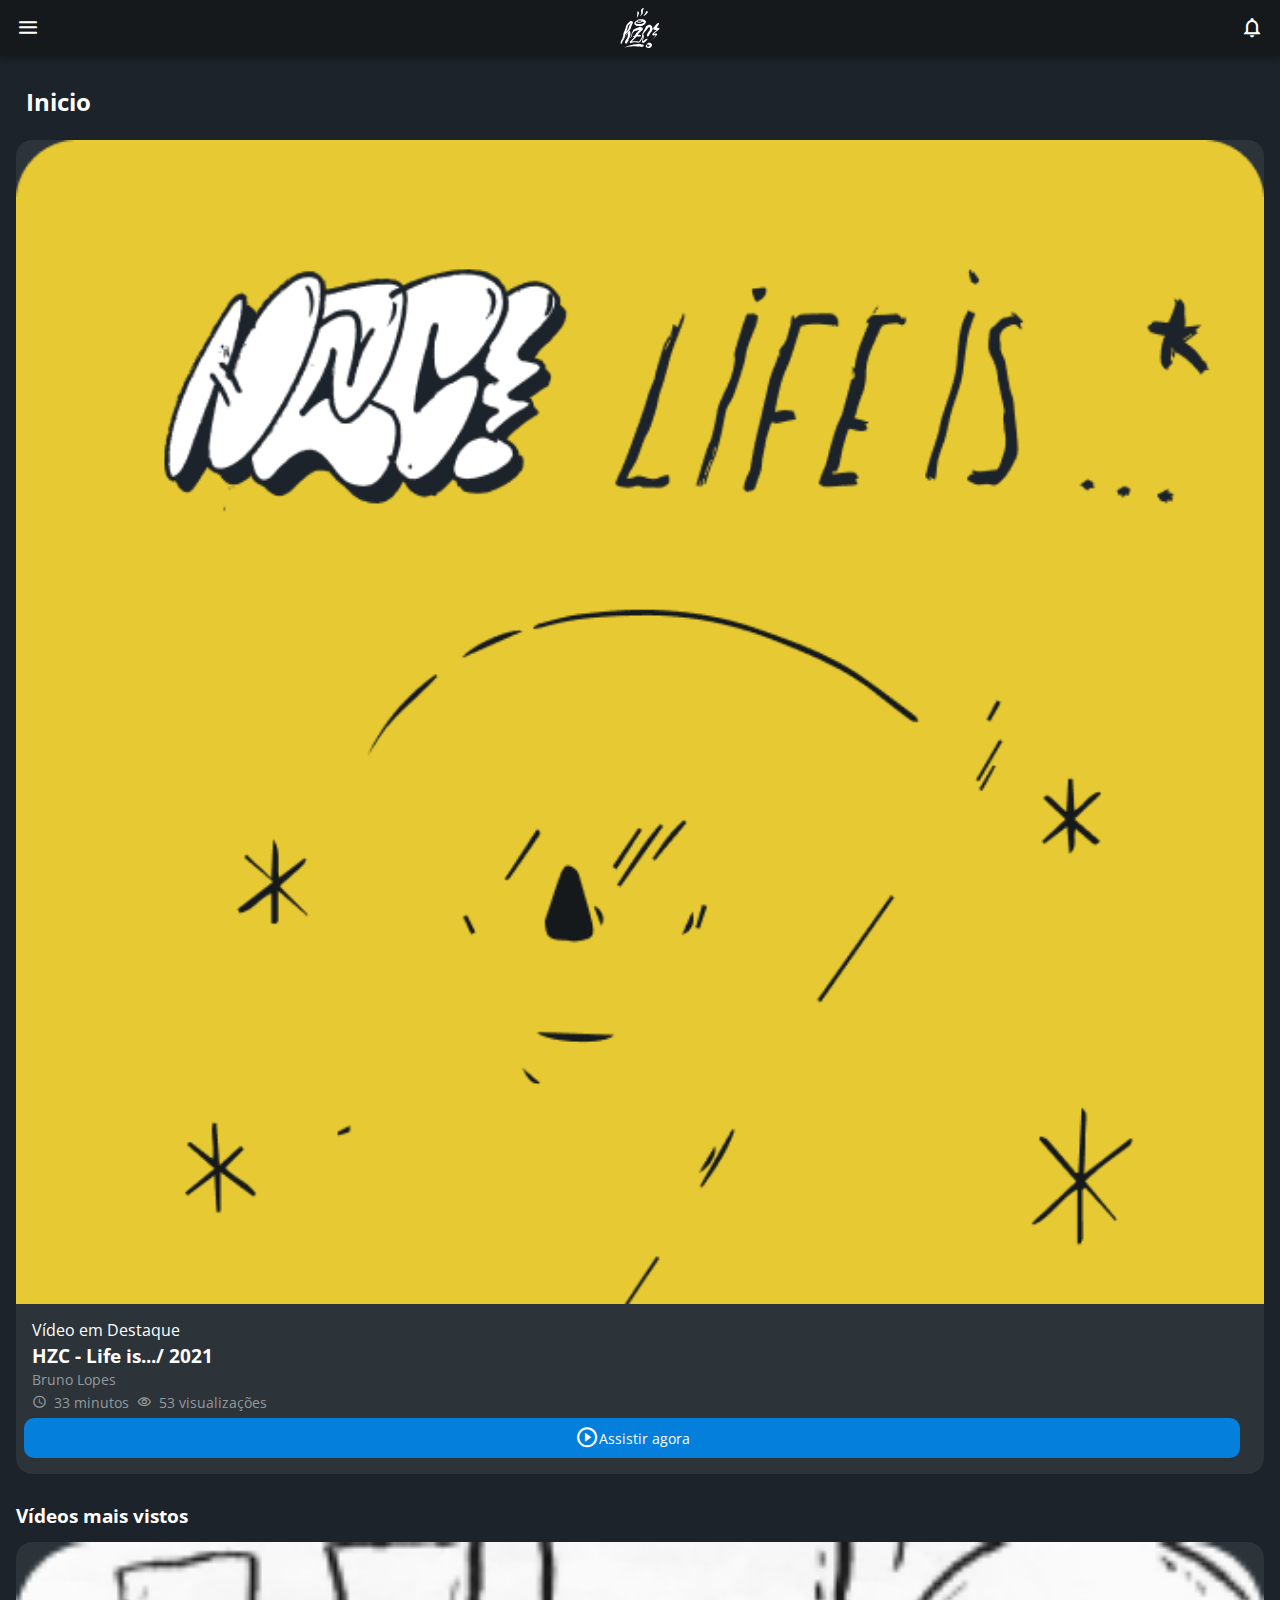
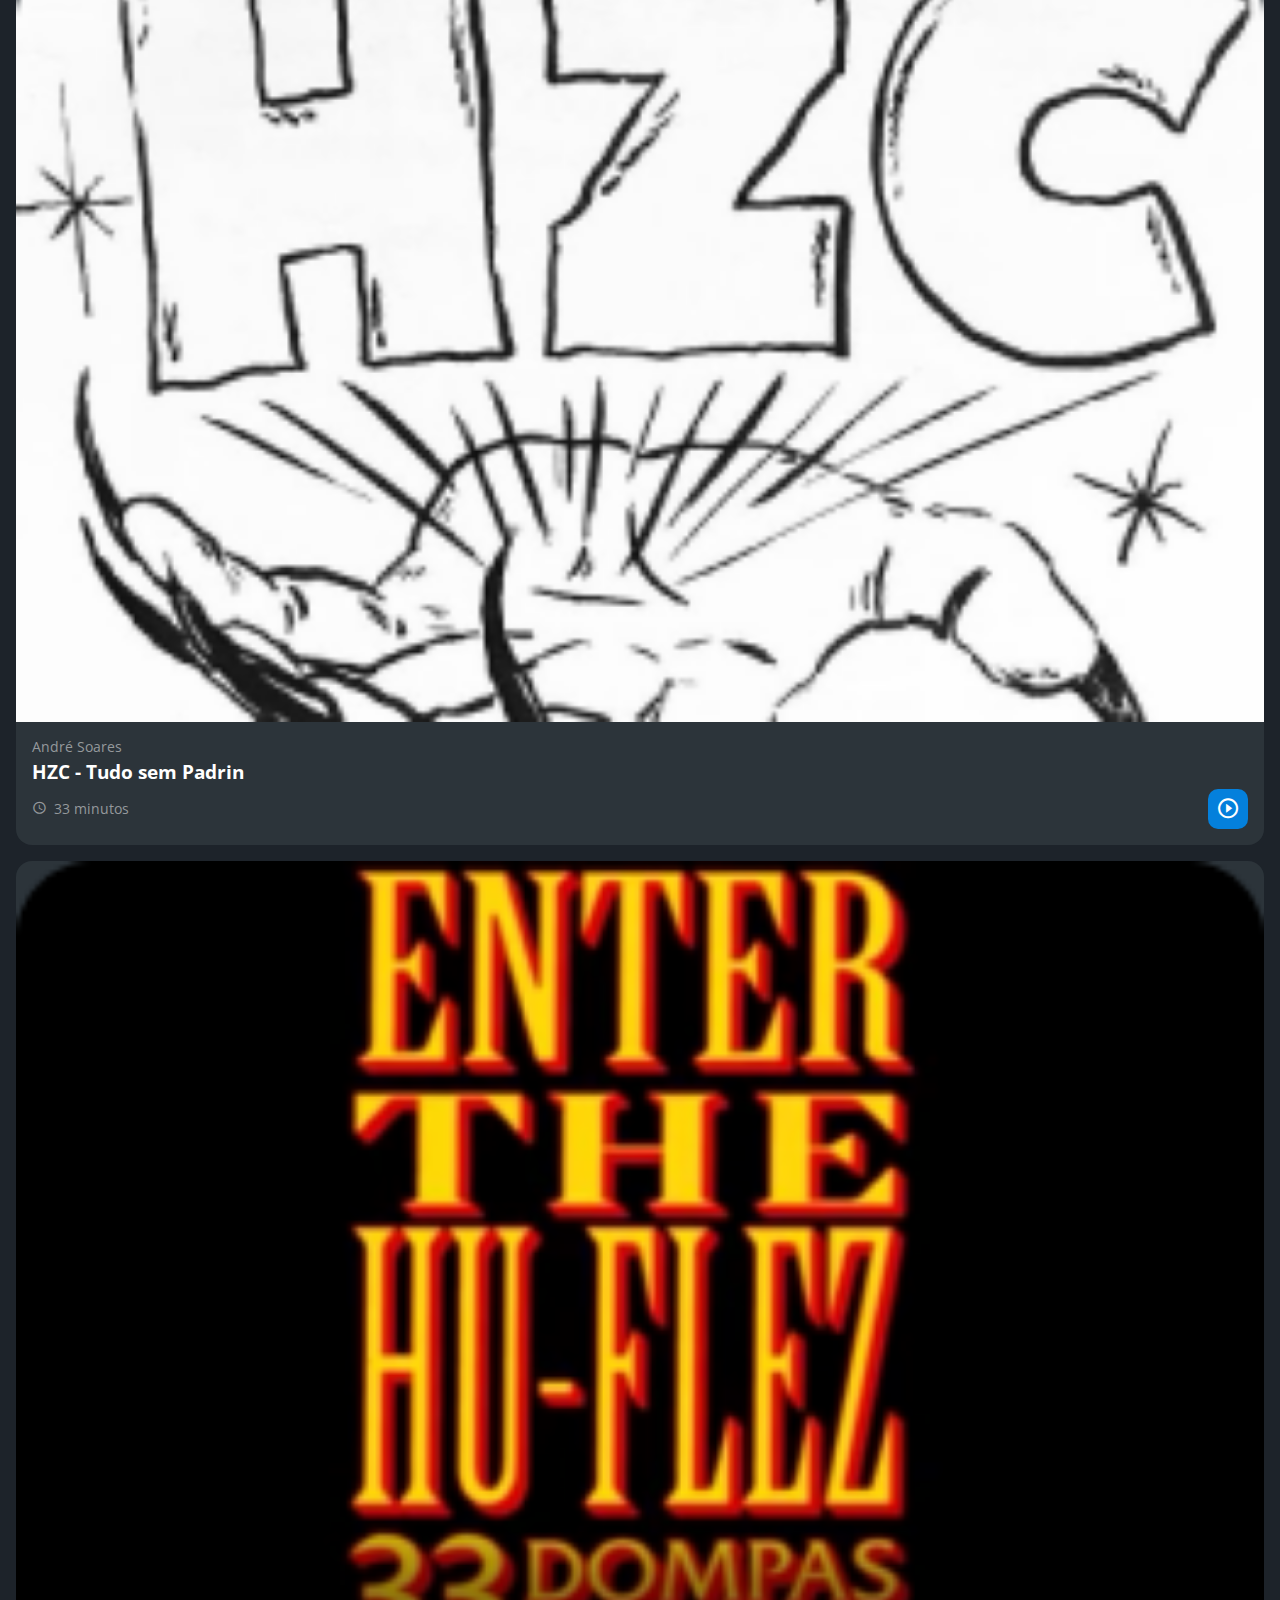
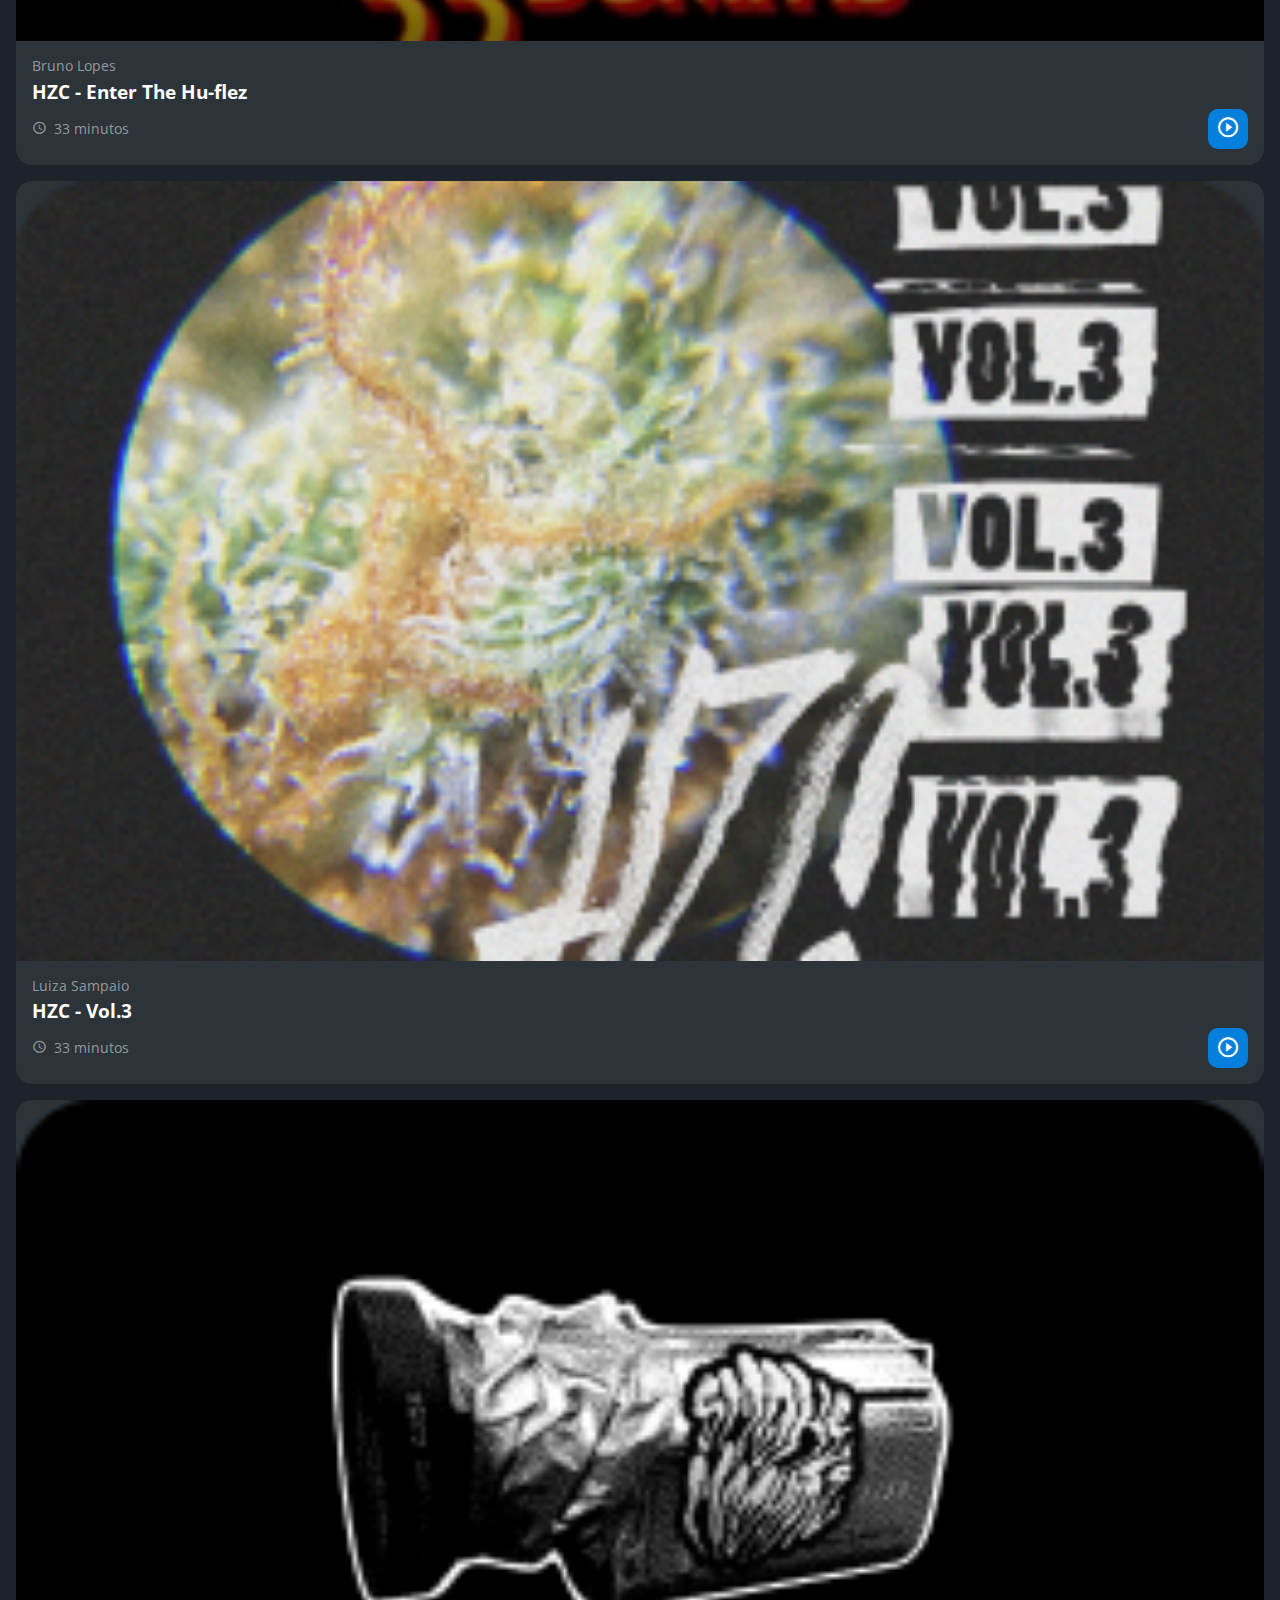
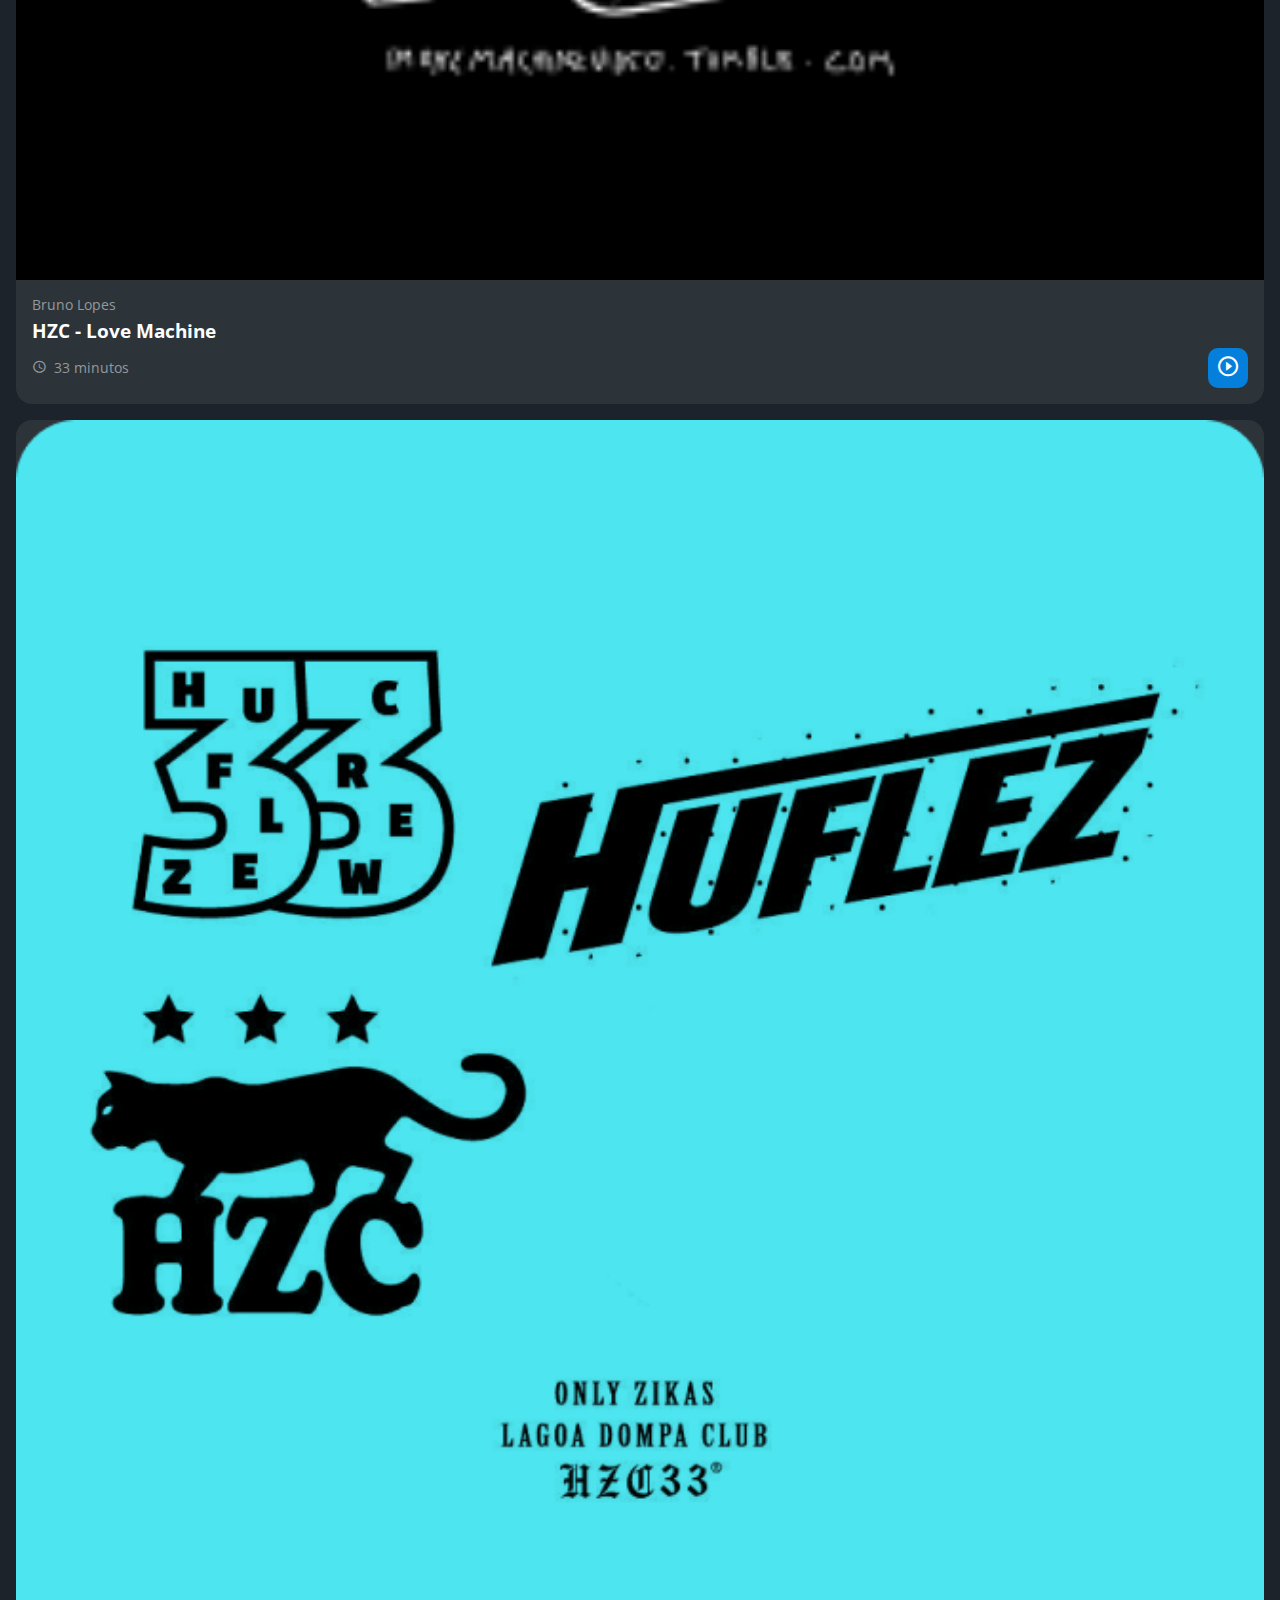
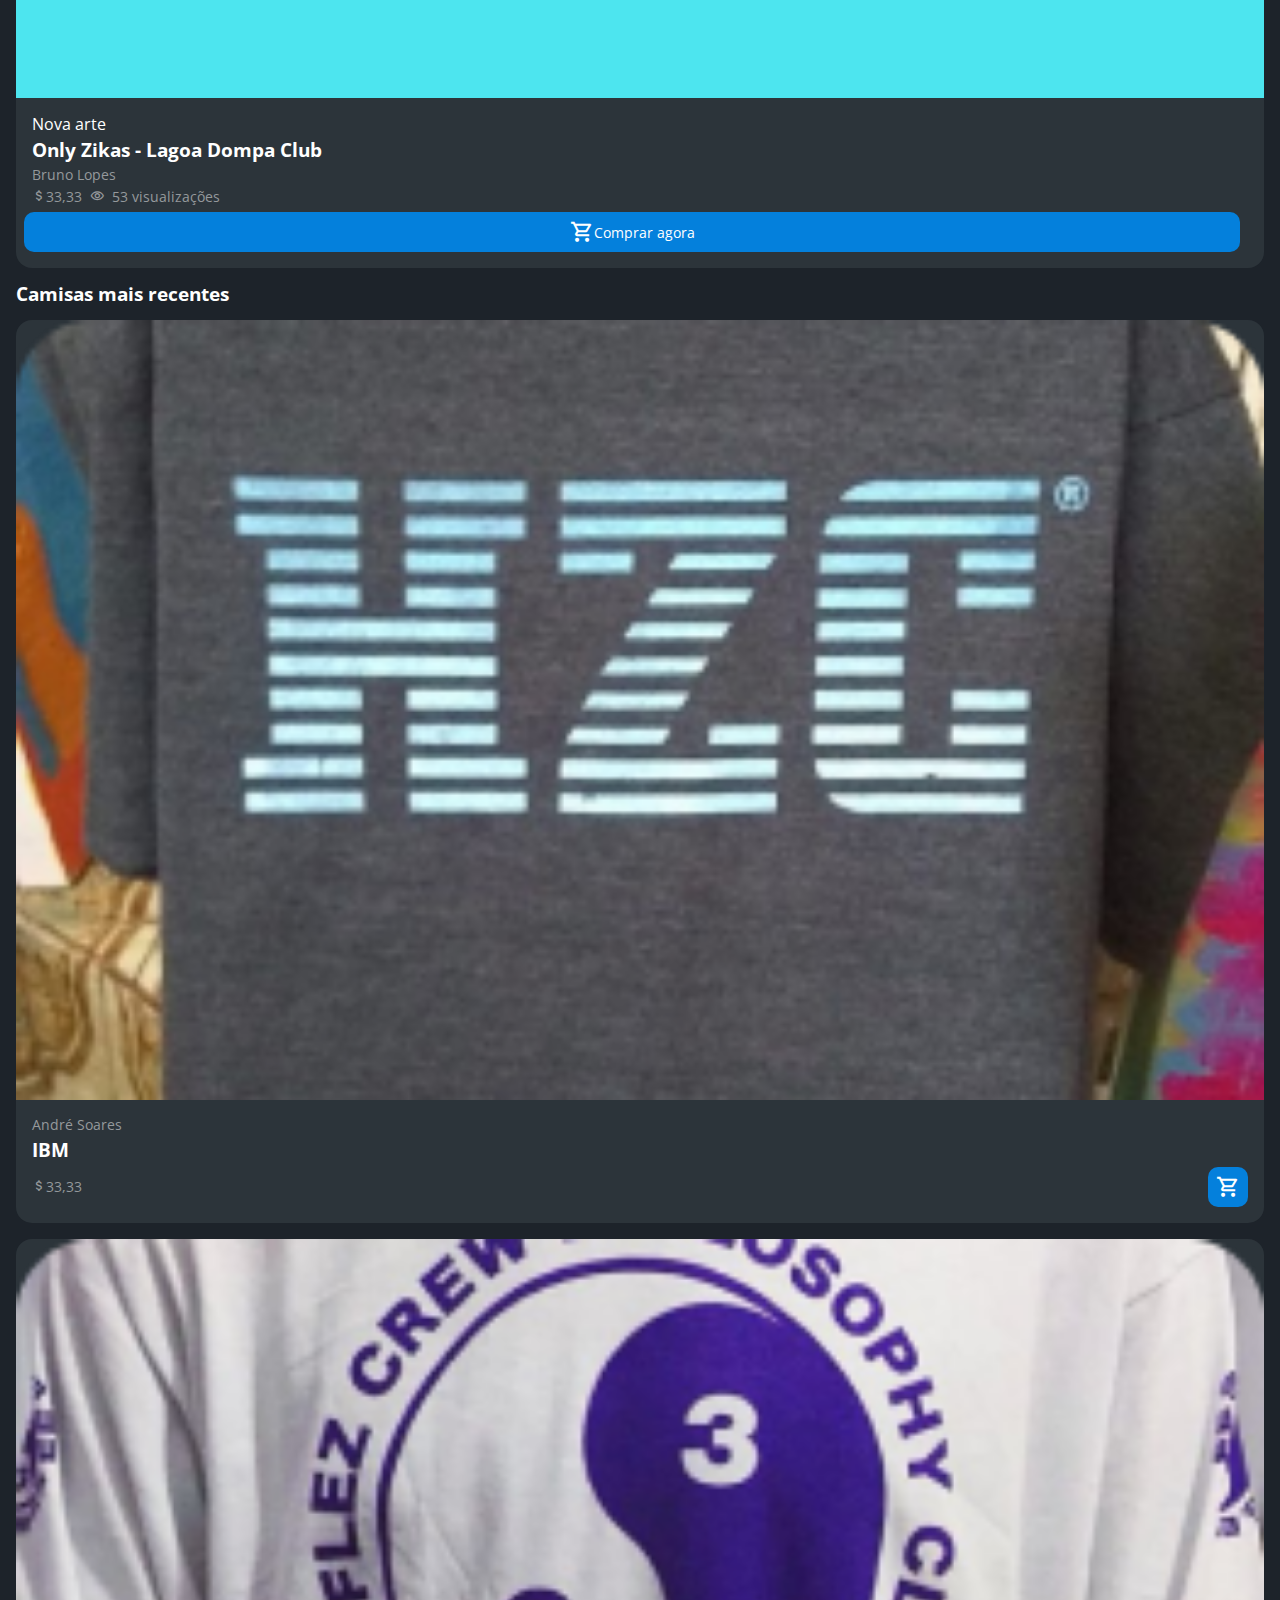
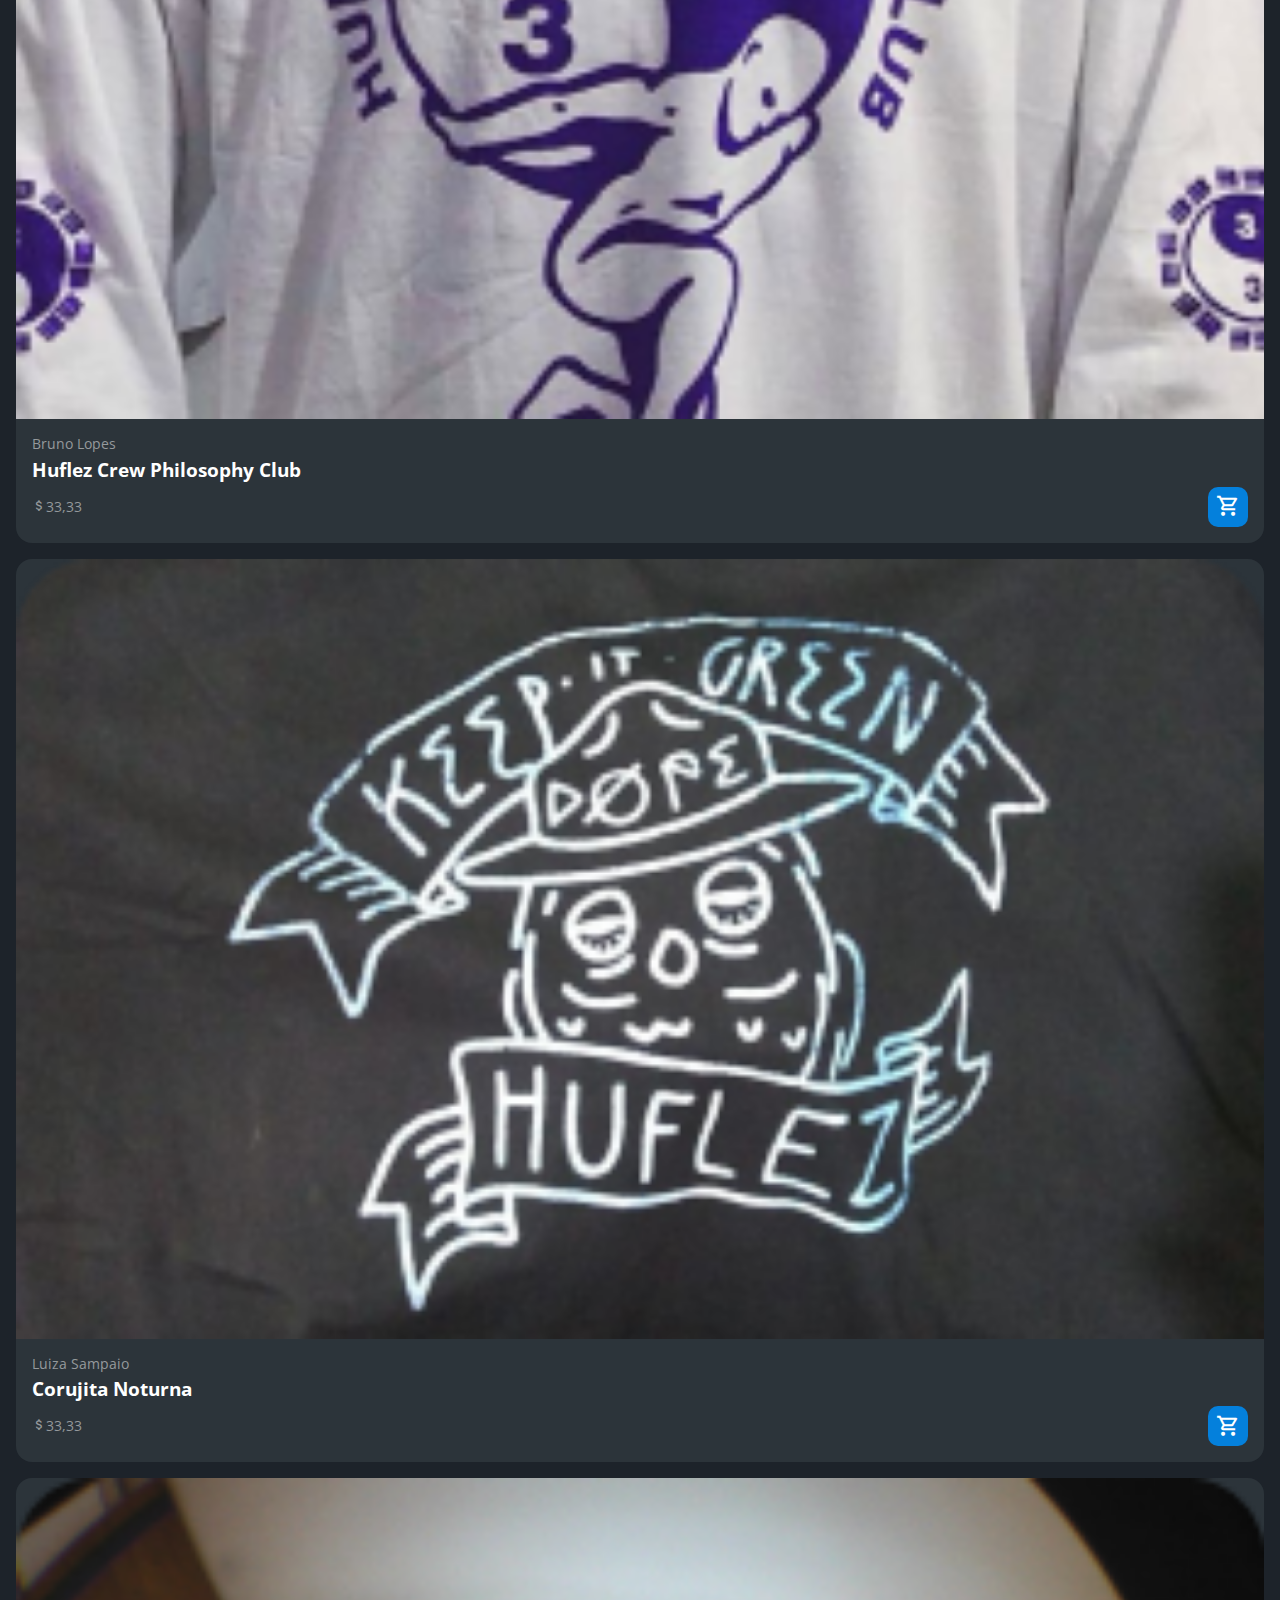
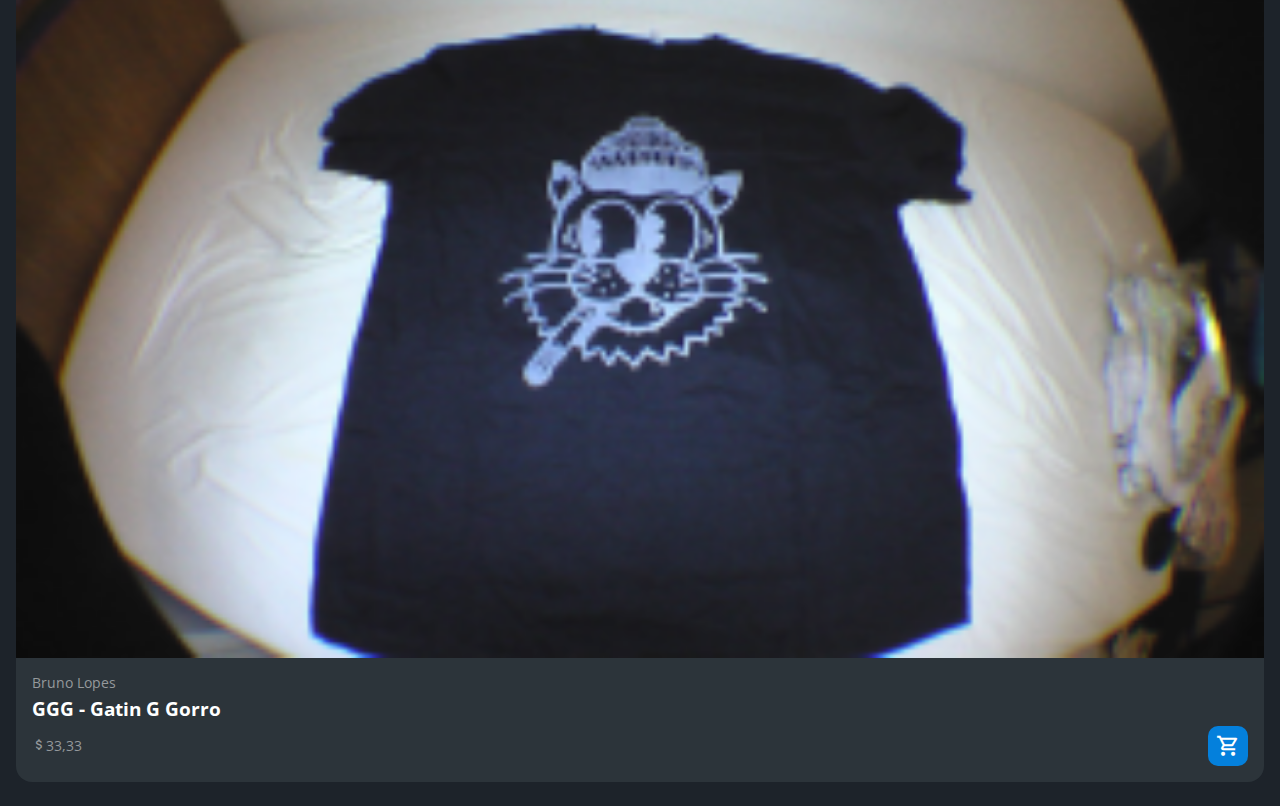
==== index.html @ e7231dc2 "Criação da página Picos" ====
<!DOCTYPE html>
<html lang="pt-br">
<head>
  <meta charset="UTF-8">
  <meta http-equiv="X-UA-Compatible" content="IE=edge">
  <meta name="viewport" content="width=device-width, initial-scale=1.0">
  <link rel="stylesheet" href="assets/css/reset.css">
  <link rel="stylesheet" href="assets/css/style.css">
  <link rel="shortcut icon" href="assets/img/logo.svg">
  <title>HZC | Home</title>
</head>

<body>

  <header class="cabecalho">
    <button class="cabecalho__menu" aria-label="Menu"><i></i></button>
    <img src="assets/img/logo.svg" alt="Logotipo HZC" class="cabecalho__logo">
    <button class="cabecalho__notificacao" aria-label="Notificação"><i></i></button>
  </header> 

  <nav class="menu-lateral">
    <img src="assets/img/logo.svg" alt="Logotipo da HZC" class="menu-lateral__logo">
    <a href="#" class="menu-lateral__link menu-lateral__link--inicio menu-lateral__link--ativo">Inicio</a>
    <a href="#" class="menu-lateral__link menu-lateral__link--videos">Vídeos</a>
    <a href="picos.html" class="menu-lateral__link menu-lateral__link--picos">Picos</a>
    <a href="#" class="menu-lateral__link menu-lateral__link--integrantes">Integrantes</a>
    <a href="#" class="menu-lateral__link menu-lateral__link--camisas">Camisas</a>
    <a href="#" class="menu-lateral__link menu-lateral__link--pinturas">Pinturas</a>
  </nav>

  <main class="principal">
    <h2 class="titulo-pagina">Inicio</h2>
      <article class="cartao cartao--destaque">
        <img src="assets/img/banner-mobile_1.png" alt="Banner do Cartão" class="cartao__img">
          <div class="cartao__conteudo">
            <p class="cartao__destaque">Vídeo em Destaque</p>
            <h3 class="cartao__titulo">HZC - Life is.../ 2021</h3>
            <p class="cartao__perfil">Bruno Lopes</p>
            <p class="cartao__info cartao__info--tempo">33 minutos</p>
            <p class="cartao__info cartao__info--visualizacao">53 visualizações</p>
            <button class="cartao__botao cartao__botao--play cartao__botao--destaque">Assistir agora</button>
          </div>
      </article>

      <section class="secao">
        <h3 class="titulo-secao">Vídeos mais vistos</h3>
          <article class="cartao">
            <img src="assets/img/video_1.png" alt="Video" class="cartao__img">
              <div class="cartao__conteudo">
                <p class="cartao__perfil">André Soares</p>
                <h3 class="cartao__titulo">HZC - Tudo sem Padrin</h3>
                <p class="cartao__info cartao__info--tempo">33 minutos</p>
                <button class="cartao__botao cartao__botao--play" aria-label="Assistir agora"></button>
              </div>
          </article>

          <article class="cartao">
            <img src="assets/img/video_2.png" alt="Video" class="cartao__img">
              <div class="cartao__conteudo">
                <p class="cartao__perfil">Bruno Lopes</p>
                <h3 class="cartao__titulo">HZC -  Enter The Hu-flez</h3>
                <p class="cartao__info cartao__info--tempo">33 minutos</p>
                <button class="cartao__botao cartao__botao--play" aria-label="Assistir agora"></button>
              </div>
          </article>

          <article class="cartao">
            <img src="assets/img/video_3.png" alt="Video" class="cartao__img">
              <div class="cartao__conteudo">
                <p class="cartao__perfil">Luiza Sampaio</p>
                <h3 class="cartao__titulo">HZC - Vol.3</h3>
                <p class="cartao__info cartao__info--tempo">33 minutos</p>
                <button class="cartao__botao cartao__botao--play" aria-label="Assistir agora"></button>
              </div>
          </article>

          <article class="cartao">
            <img src="assets/img/video_4.png" alt="Video" class="cartao__img">
              <div class="cartao__conteudo">
                <p class="cartao__perfil">Bruno Lopes</p>
                <h3 class="cartao__titulo">HZC - Love Machine</h3>
                <p class="cartao__info cartao__info--tempo">33 minutos</p>
                <button class="cartao__botao cartao__botao--play" aria-label="Assistir agora"></button>
              </div>
          </article>
      </section>

          <article class="cartao">
            <img src="assets/img/banner-mobile_2.png" alt="Banner do Cartão" class="cartao__img">
              <div class="cartao__conteudo">
                <p class="cartao__destaque">Nova arte</p>
                <h3 class="cartao__titulo">Only Zikas - Lagoa Dompa Club</h3>
                <p class="cartao__perfil">Bruno Lopes</p>
                <p class="cartao__info cartao__info--money">33,33</p>
                <p class="cartao__info cartao__info--visualizacao">53 visualizações</p>
                <button class="cartao__botao cartao__botao--buy cartao__botao--destaque">Comprar agora</button>
              </div>
          </article>

      <section class="secao">
        <h3 class="titulo-secao">Camisas mais recentes</h3>
          <article class="cartao">
            <img src="assets/img/produto_1.png" alt="Camisas" class="cartao__img">
              <div class="cartao__conteudo">
                <p class="cartao__perfil">André Soares</p>
                <h3 class="cartao__titulo">IBM</h3>
                <p class="cartao__info cartao__info--money">33,33</p>
                <button class="cartao__botao cartao__botao--buy" aria-label="Comprar"></button>
              </div>
          </article>

          <article class="cartao">
            <img src="assets/img/produto_2.png" alt="Camisas" class="cartao__img">
              <div class="cartao__conteudo">
                <p class="cartao__perfil">Bruno Lopes</p>
                <h3 class="cartao__titulo">Huflez Crew Philosophy Club</h3>
                <p class="cartao__info cartao__info--money">33,33</p>
                <button class="cartao__botao cartao__botao--buy" aria-label="Comprar"></button>
              </div>
          </article>

          <article class="cartao">
            <img src="assets/img/produto_3.png" alt="Camisas" class="cartao__img">
              <div class="cartao__conteudo">
                <p class="cartao__perfil">Luiza Sampaio</p>
                <h3 class="cartao__titulo">Corujita Noturna</h3>
                <p class="cartao__info cartao__info--money">33,33</p>
                <button class="cartao__botao cartao__botao--buy" aria-label="Comprar"></button>
              </div>
          </article>

          <article class="cartao">
            <img src="assets/img/produto_4.png" alt="Camisas" class="cartao__img">
              <div class="cartao__conteudo">
                <p class="cartao__perfil">Bruno Lopes</p>
                <h3 class="cartao__titulo">GGG - Gatin G Gorro</h3>
                <p class="cartao__info cartao__info--money">33,33</p>
                <button class="cartao__botao cartao__botao--buy" aria-label="Comprar"></button>
              </div>
          </article>
      </section>
  </main>

  <script src="js/script.js"></script>
  
</body>
</html>
---- assets/css/style.css ----
@import url('https://fonts.googleapis.com/css2?family=Open+Sans:wght@400;600;700&display=swap');

@font-face {
  font-family: 'icones';
  src: url(../font/icones.ttf);
}

body {
  background-color: #1D232A;
  font-family: 'Open Sans', 'icones', serif;
  color: #FFFFFF;
}

.cabecalho {
  display: flex;
  justify-content: space-between; 
  align-items: center;
  background-color: #15191C ;
  padding: 8px 16px;
  box-shadow: 0px 4px 4px rgba(0, 0, 0, 0.16);
}

.cabecalho__menu i::before {
  content: "\e904";
  font-size: 1.5rem;
  cursor: pointer;
}

.cabecalho__logo {
  width: 2.5rem;
}

.cabecalho__notificacao i::before {
  content: "\e906";
  font-size: 1.5rem;
  cursor: pointer;
}

.menu-lateral {
  display: flex;
  flex-direction: column;
  background-color: #15191C;
  width: 75vw;
  height: 100vh;

  position: absolute;
  left: -100vw;
  transition: .50s;
}

.menu-lateral__logo {
  width: 7.3rem;
  align-self: center;
  padding: 1rem;
}

.menu-lateral__link {
  height: 4rem;
  color: #95999C;
  padding-left: 4rem;
  display: flex;
  align-items: center;
}

.menu-lateral__link {
  height: 4rem;
  color: #95999C;
  padding-left: 4rem;
  display: flex;
  align-items: center;
}

.menu-lateral--ativo {
  left: 0;
  transition: .50s;
}

.menu-lateral__link--ativo {
  color: #FFFFFF;
  padding-left: 3.5rem;
  border-left: 8px solid #FFFFFF;
}

.menu-lateral__link--inicio::before {
  content: "\e902";
}

.menu-lateral__link--videos::before {
  content: "\e90e";
}

.menu-lateral__link--picos::before {
  content: "\e909";
}

.menu-lateral__link--integrantes::before {
  content: "\e903";
}

.menu-lateral__link--camisas::before {
  content: "\e900";
}

.menu-lateral__link--pinturas::before {
  content: "\e90a";
}

.principal {
  padding: 1.5rem 1rem;
  display: grid;
  gap: 1rem;
}

.titulo-pagina {
  font-size: 1.5rem;
  font-weight: 700;
  padding: 10px;
}

.titulo-secao {
  font-size: 1.2rem;
  font-weight: 700;
}

.cartao {
  width: 100%;
  border-radius: 1rem;
  overflow: hidden;
  background-color: #2C343A;
}

.cartao__img--picos {
  width: auto;
  height: 35rem;
} 

.cartao--destaque {
  margin-bottom: 1rem;
}

.cartao__conteudo {
  padding: 1rem;
  display: grid;
  grid-template-columns: auto 1fr;
  gap: 8px;
}

.cartao__destaque {
  grid-column: span 2;
}

.cartao__titulo {
  font-size: 1.2rem;
  font-weight: 700;
  grid-column: span 2;
}

.cartao__perfil {
  color: #95999C;
  font-size: 0.9rem;
  grid-column: span 2;
}

.cartao__info {
  display: flex;
  align-items: center;
  color: #95999C;
  font-size: 0.9rem;
}

.cartao__info--tempo::before {
  content: "\e90c";
  margin-right: 8px;
}

.cartao__info--visualizacao::before {
  content: "\e90f";
  margin-right: 8px;
}

.cartao__info--money::before {
  content: "\e905";
}

.cartao__botao {
  display: flex;
  justify-content: center;
  align-items: center;
  background-color: #0480DC;
  width: 2.5rem;
  height: 2.5rem;
  border-radius: 10px;
  font-size: 0.9rem;
  justify-self: flex-end;
}

.cartao__botao--play::before {
  content: "\e90b";
  font-size: 1.5rem;
}

.cartao__botao--destaque {
  width: 100%;
  grid-column: span 2;
}

.cartao__botao--destaque {
  margin-right: 8px;
}

.cartao__botao--buy::before {
  content: "\e901";
  font-size: 1.5rem;
}

.cartao__botao--localizacao::before {
  content: "\e908";
  font-size: 1.5rem;
}

.secao {
  display: grid;
  gap: 1rem;
}
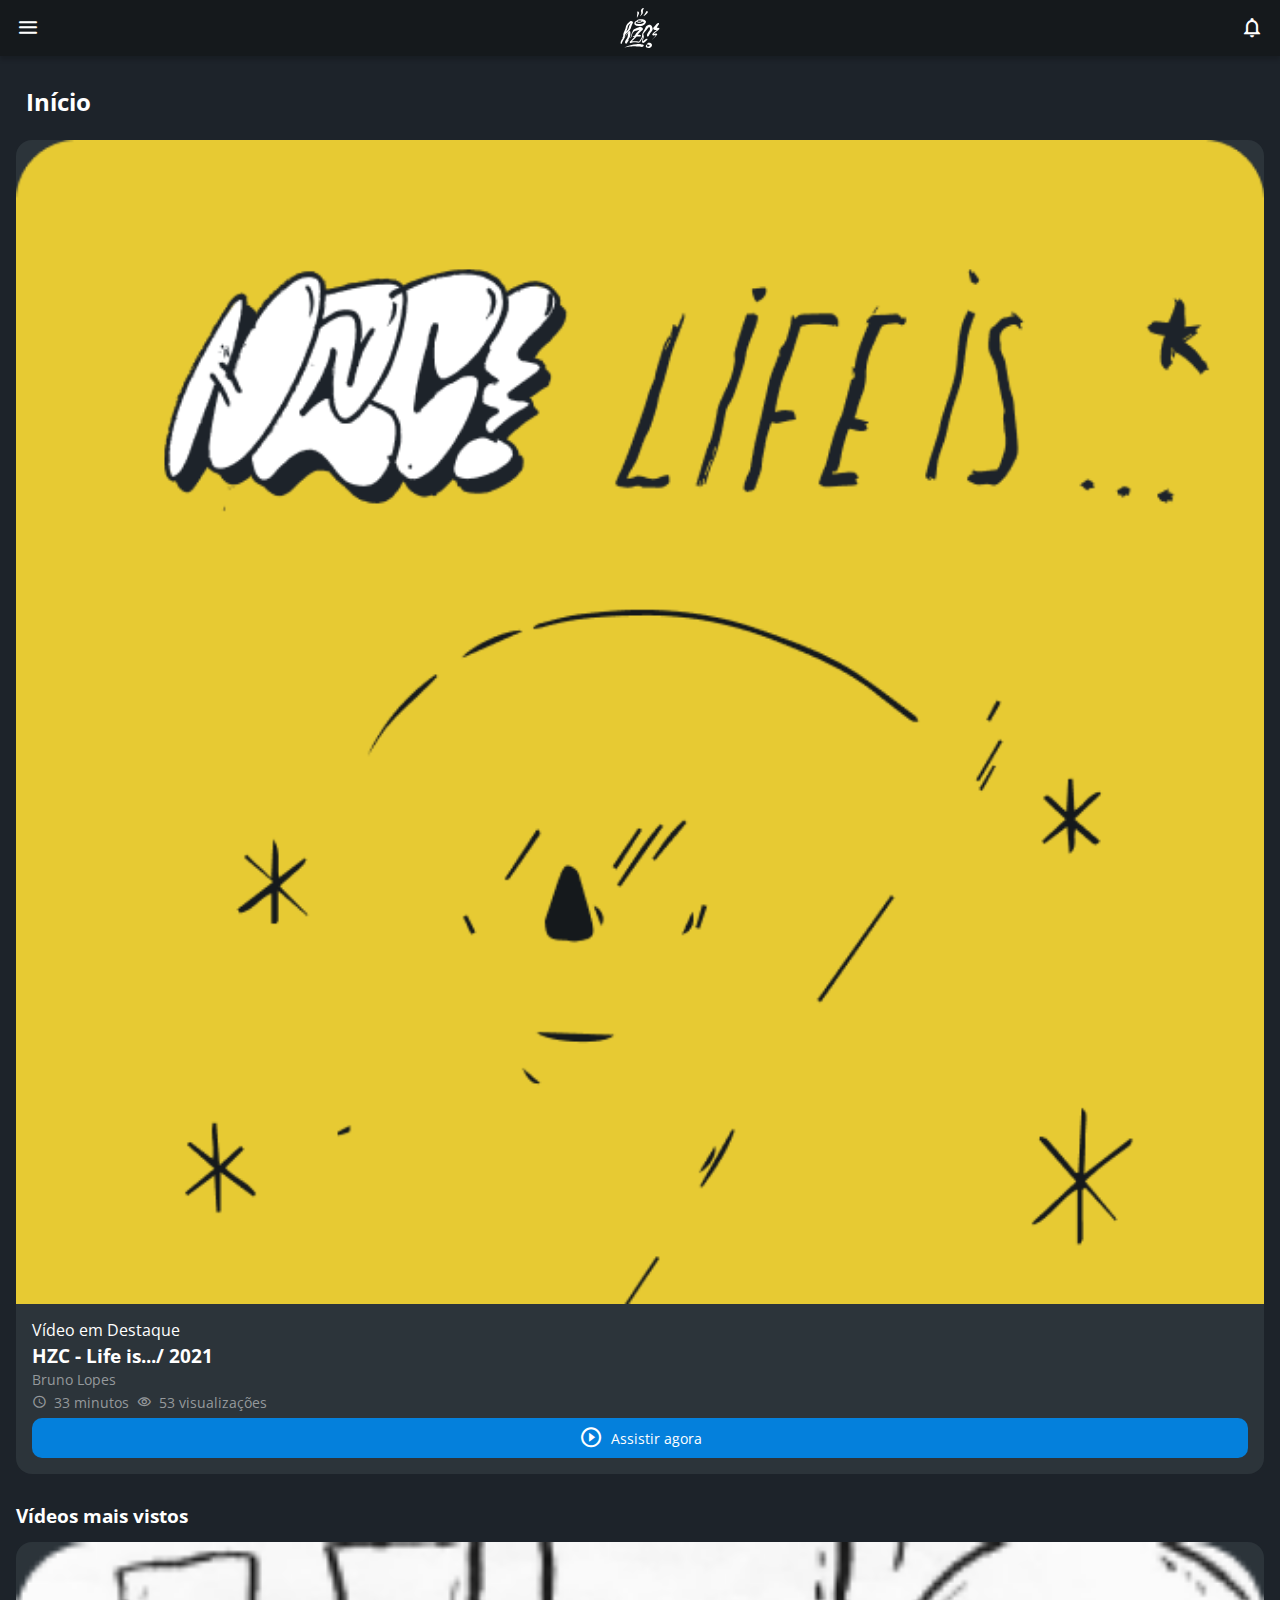
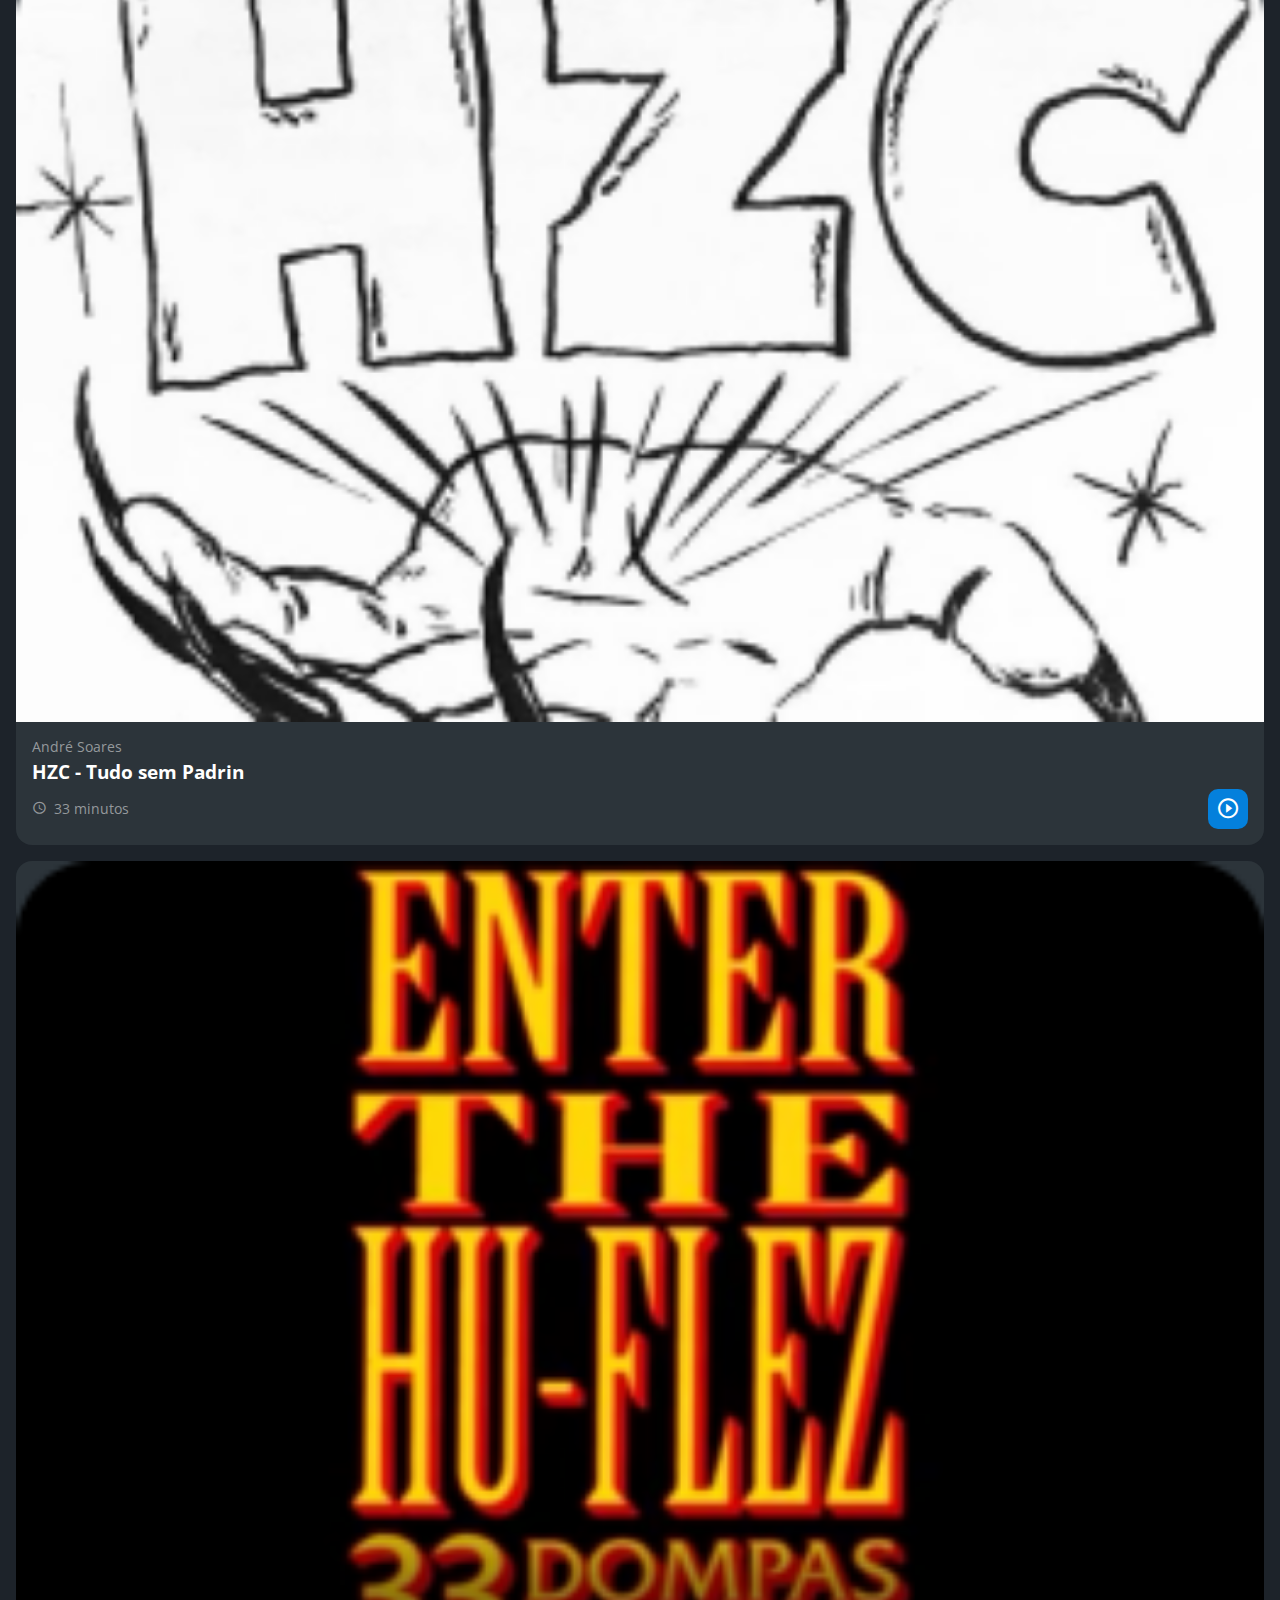
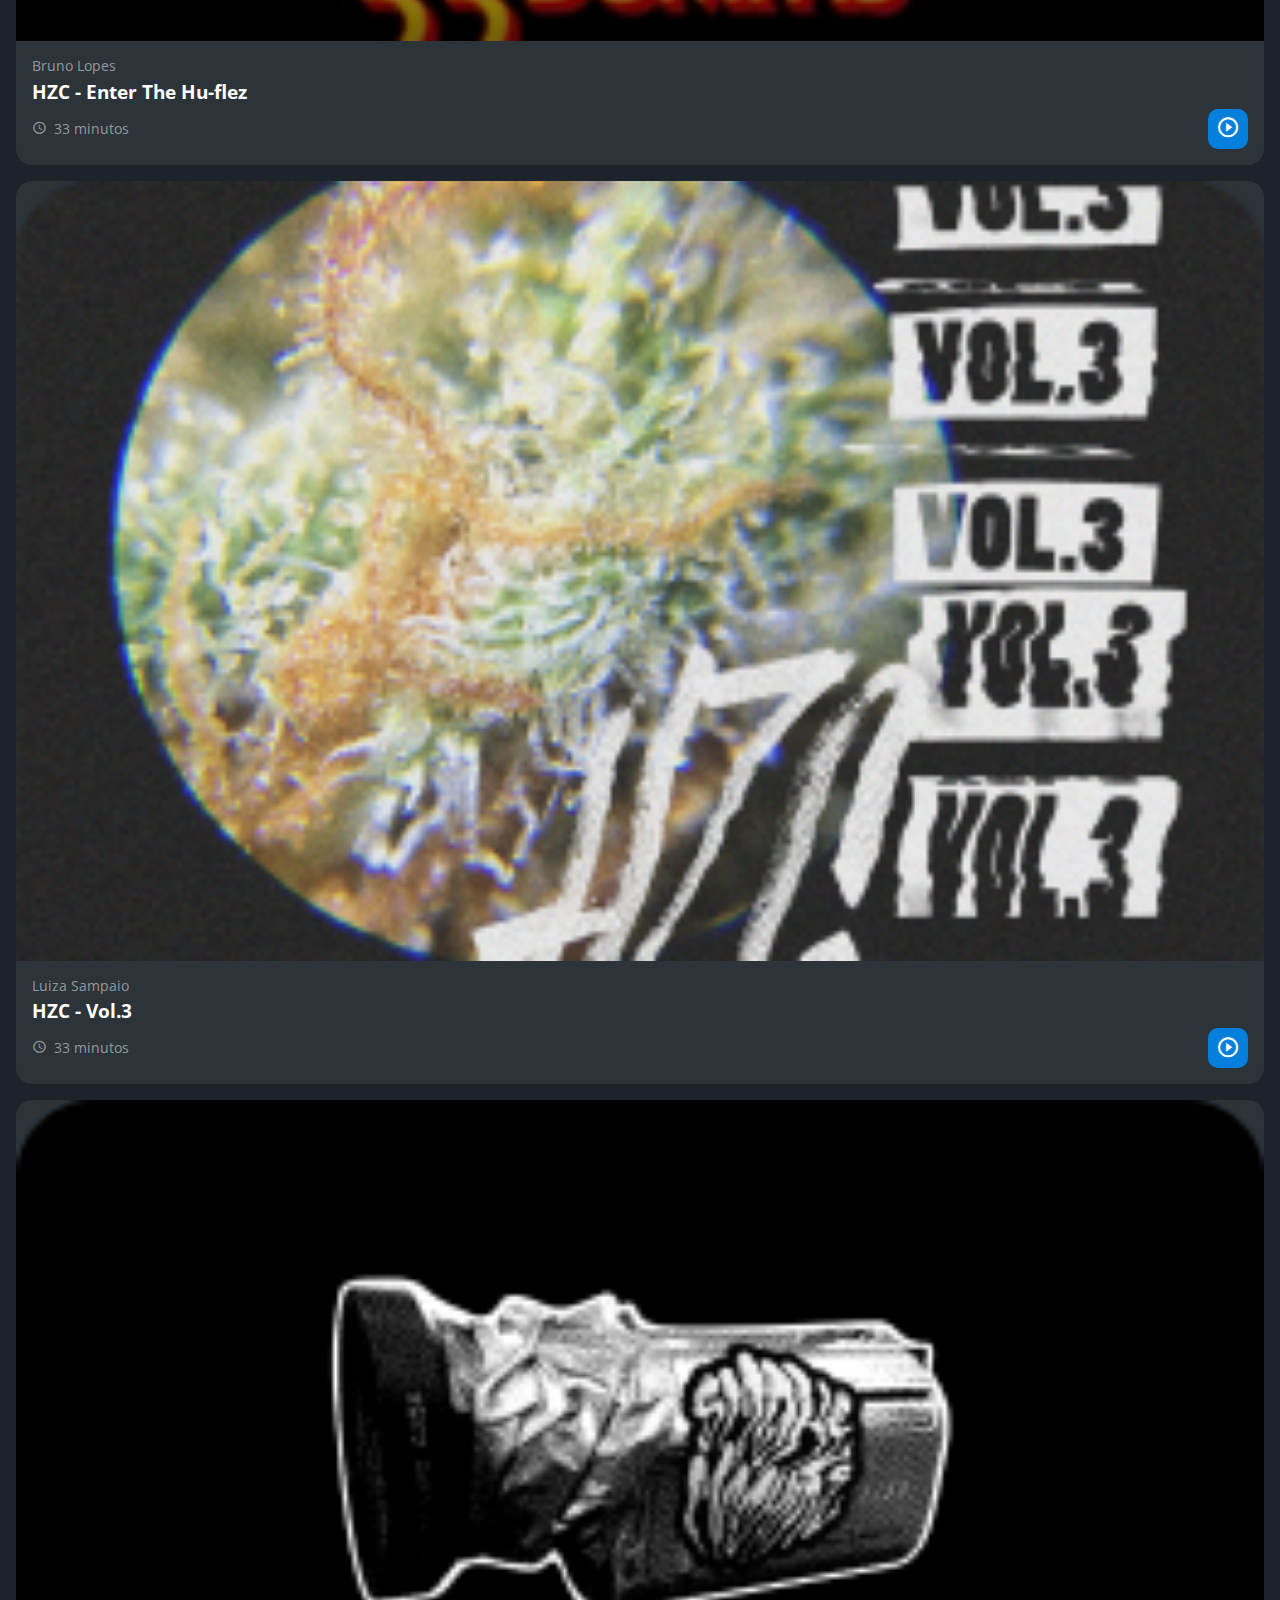
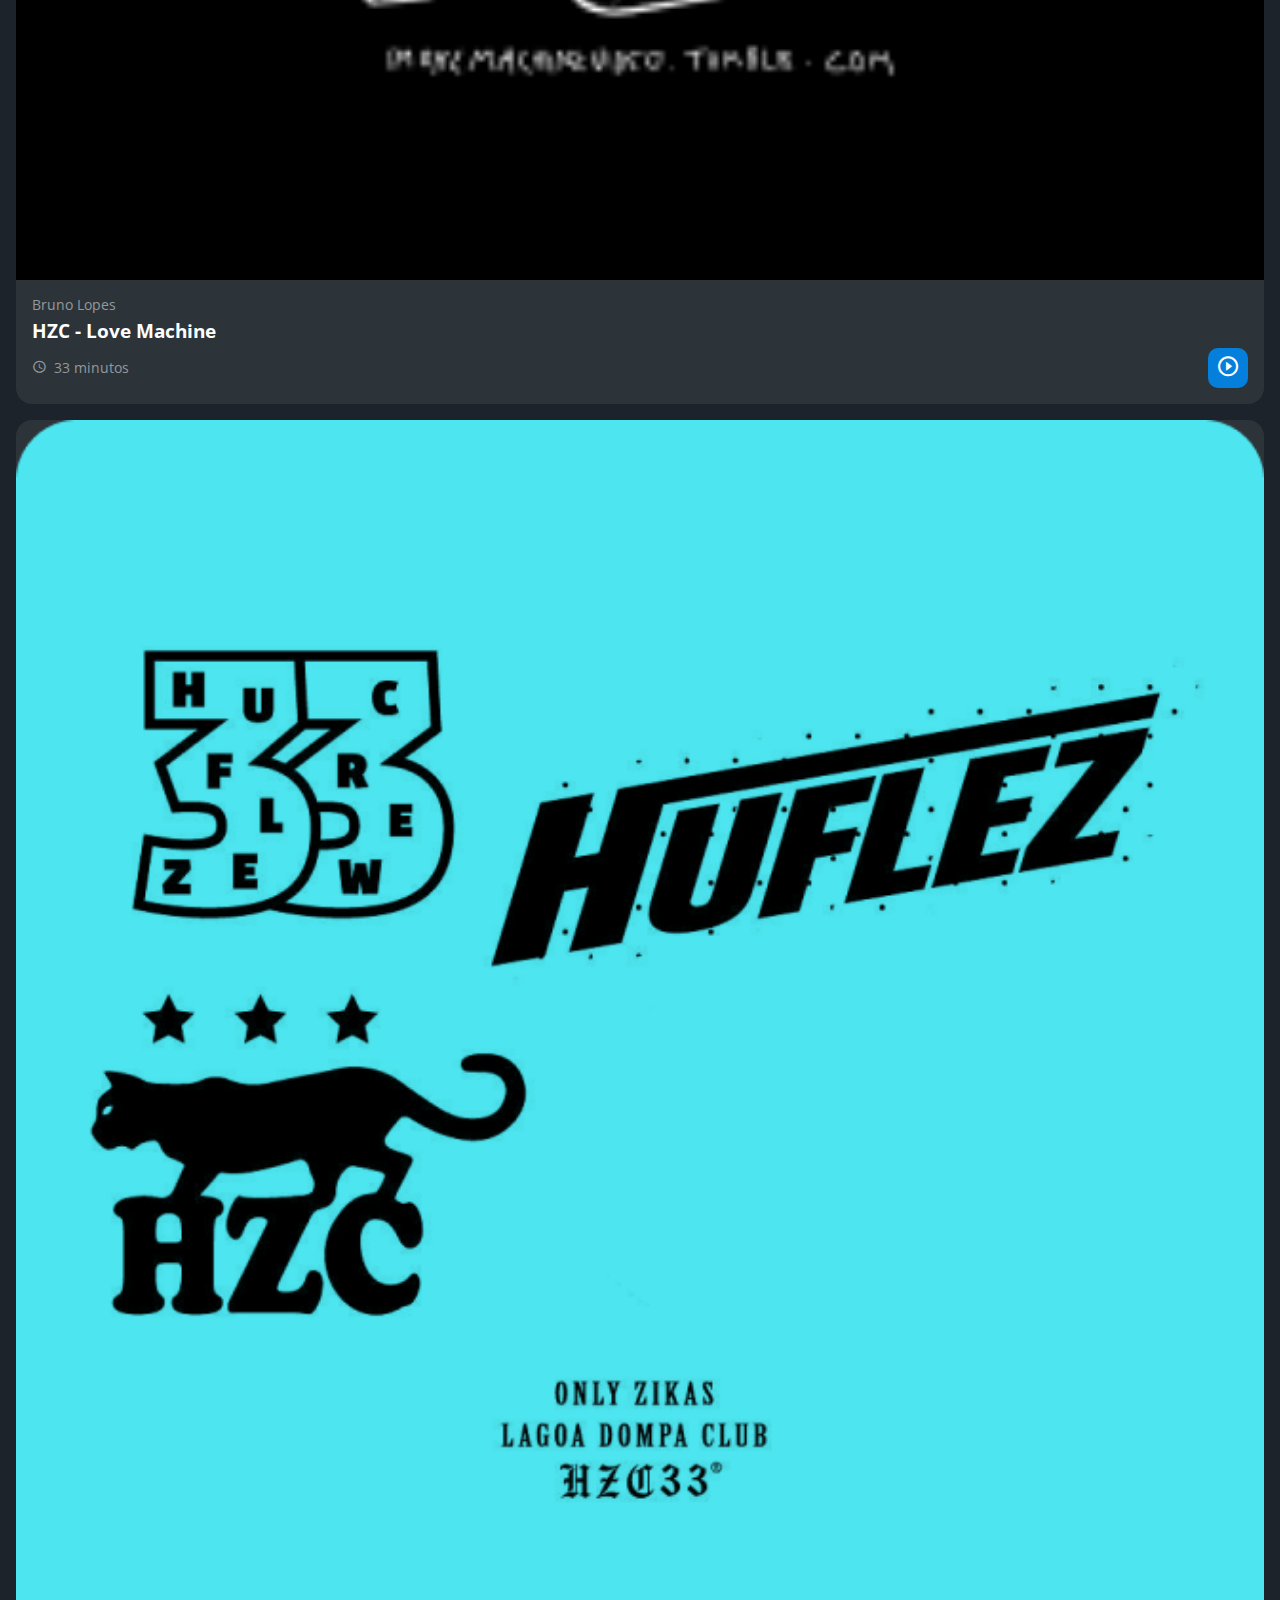
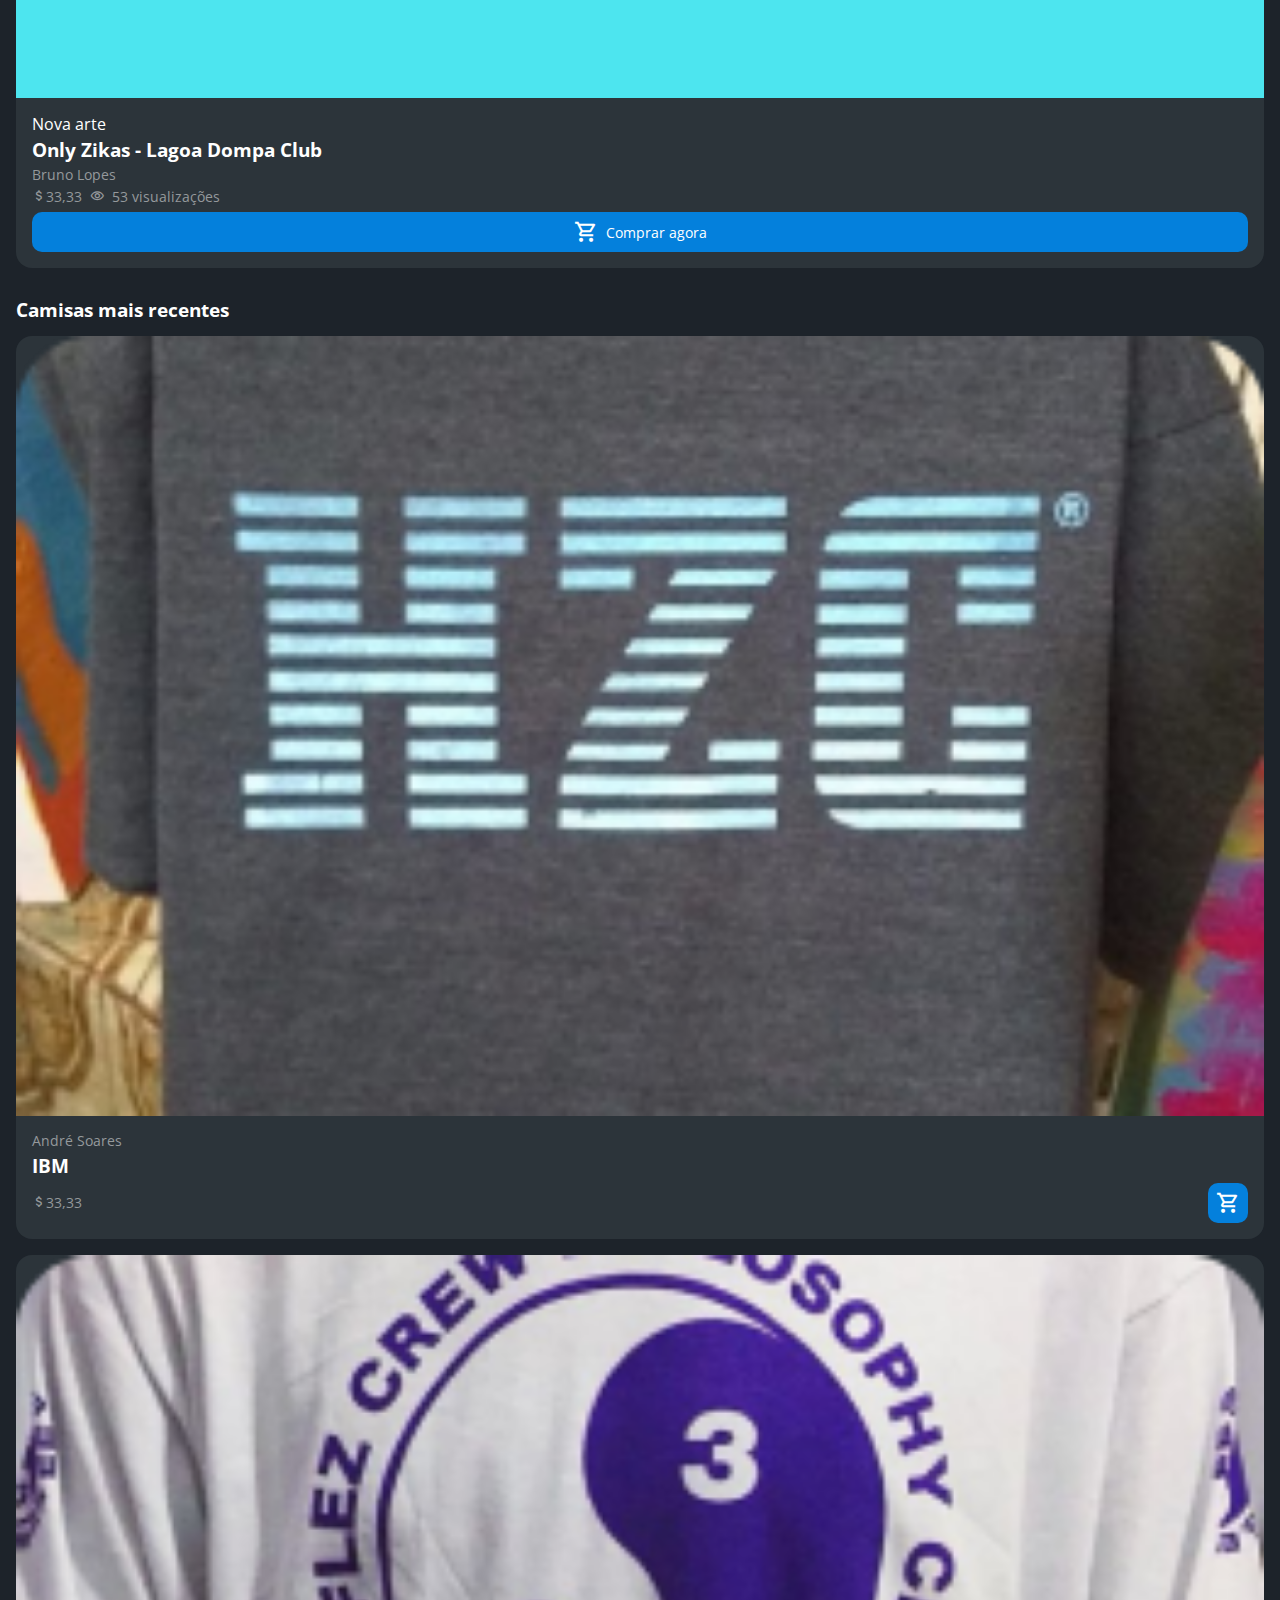
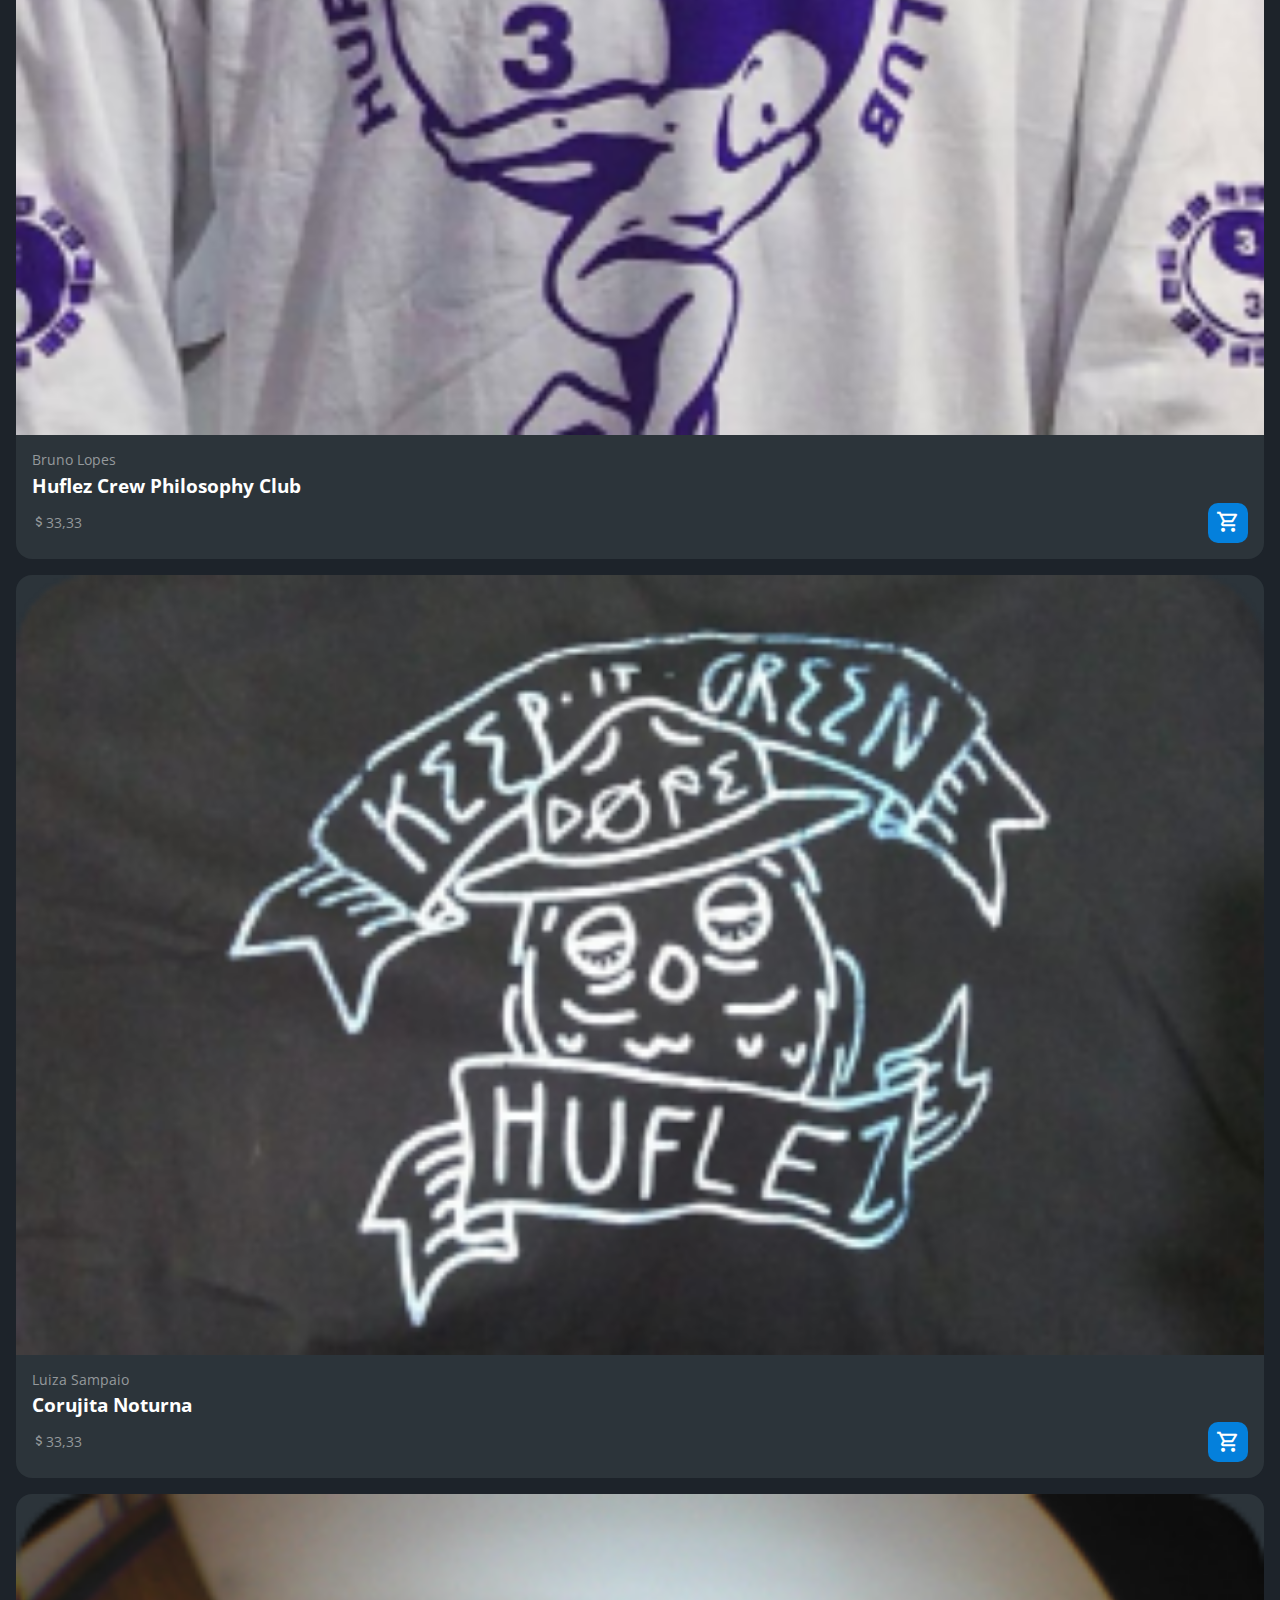
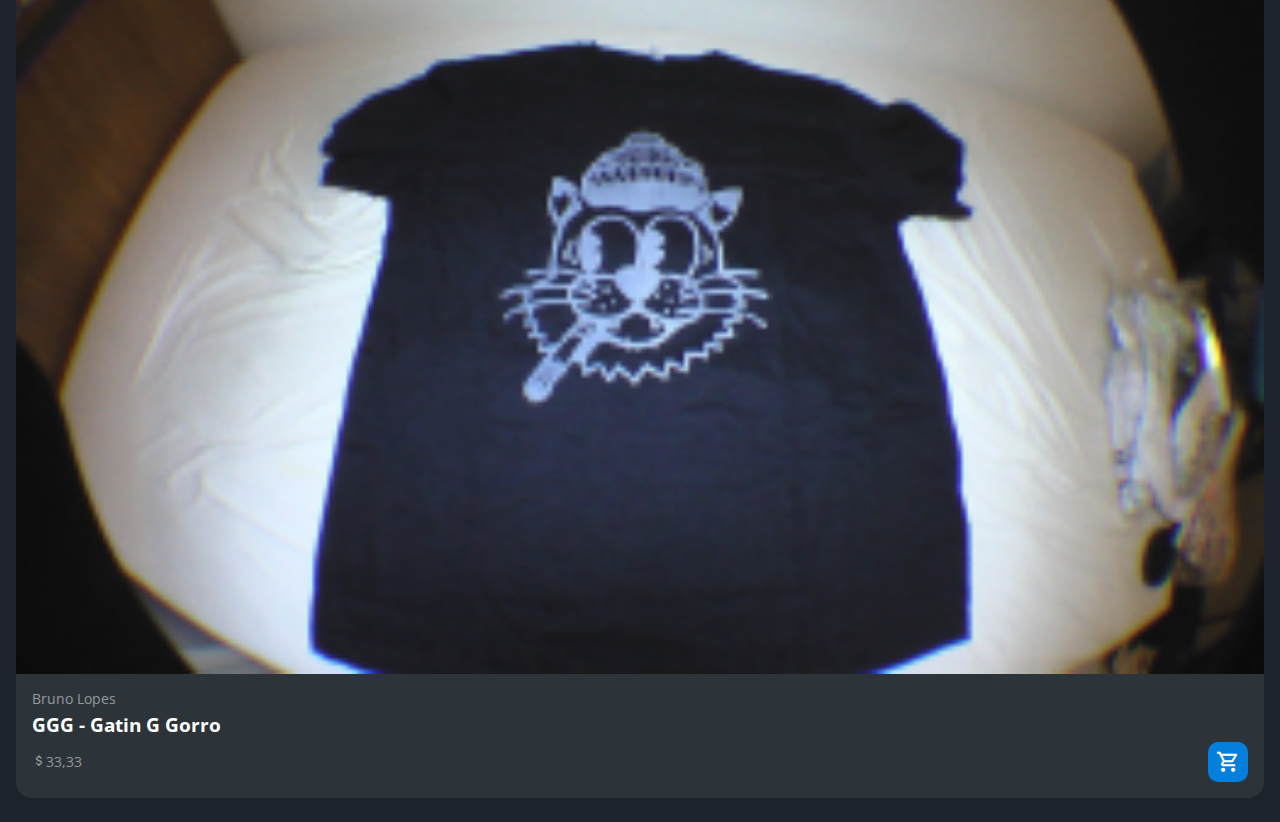
==== commit 9e329a2a: "Adicionado responsividade" ====
--- a/index.html
+++ b/index.html
@@ -15,12 +15,13 @@
   <header class="cabecalho">
     <button class="cabecalho__menu" aria-label="Menu"><i></i></button>
     <img src="assets/img/logo.svg" alt="Logotipo HZC" class="cabecalho__logo">
+    <p class="cabecalho__perfil">Bruno Lopes</p>
     <button class="cabecalho__notificacao" aria-label="Notificação"><i></i></button>
   </header> 
 
   <nav class="menu-lateral">
     <img src="assets/img/logo.svg" alt="Logotipo da HZC" class="menu-lateral__logo">
-    <a href="#" class="menu-lateral__link menu-lateral__link--inicio menu-lateral__link--ativo">Inicio</a>
+    <a href="index.html" class="menu-lateral__link menu-lateral__link--inicio menu-lateral__link--ativo">Inicio</a>
     <a href="#" class="menu-lateral__link menu-lateral__link--videos">Vídeos</a>
     <a href="picos.html" class="menu-lateral__link menu-lateral__link--picos">Picos</a>
     <a href="#" class="menu-lateral__link menu-lateral__link--integrantes">Integrantes</a>
@@ -29,9 +30,10 @@
   </nav>
 
   <main class="principal">
-    <h2 class="titulo-pagina">Inicio</h2>
-      <article class="cartao cartao--destaque">
-        <img src="assets/img/banner-mobile_1.png" alt="Banner do Cartão" class="cartao__img">
+    <h2 class="titulo-pagina">Início</h2>
+      <article class="cartao cartao--destaque destaque-video">
+        <img src="assets/img/banner-mobile_1.png" alt="Banner do Cartão" class="cartao__img cartao__img--mobile">
+        <img src="assets/img/banner_1.png" alt="Banner do Cartão" class="cartao__img cartao__img--desktop">
           <div class="cartao__conteudo">
             <p class="cartao__destaque">Vídeo em Destaque</p>
             <h3 class="cartao__titulo">HZC - Life is.../ 2021</h3>
@@ -42,7 +44,43 @@
           </div>
       </article>
 
-      <section class="secao">
+      <article class="cartao cartao--recentes videos-recentes">
+        <h3 class="cartao__titulo">Vídeos Recentes</h3>
+       <a href="#" class="cartao__link">Ver todos</a>
+       <ul class="cartao__lista">
+         <li class="cartao__item">
+           <img src="assets/img/miniatura_1.png" alt="Thumbnail" class="cartao__item-thumbnail">
+           <h4 class="cartao__item-titulo">HZC - Love machine</h4>
+           <p class="cartao__item-perfil">Bruno Lopes</p>
+         </li>
+
+         <li class="cartao__item">
+          <img src="assets/img/miniatura_1.png" alt="Thumbnail" class="cartao__item-thumbnail">
+          <h4 class="cartao__item-titulo">HZC - Love machine</h4>
+          <p class="cartao__item-perfil">Bruno Lopes</p>
+        </li>
+
+        <li class="cartao__item">
+          <img src="assets/img/miniatura_1.png" alt="Thumbnail" class="cartao__item-thumbnail">
+          <h4 class="cartao__item-titulo">HZC - Love machine</h4>
+          <p class="cartao__item-perfil">Bruno Lopes</p>
+        </li>
+
+        <li class="cartao__item">
+          <img src="assets/img/miniatura_1.png" alt="Thumbnail" class="cartao__item-thumbnail">
+          <h4 class="cartao__item-titulo">HZC - Love machine</h4>
+          <p class="cartao__item-perfil">Bruno Lopes</p>
+        </li>
+        
+        <li class="cartao__item">
+          <img src="assets/img/miniatura_1.png" alt="Thumbnail" class="cartao__item-thumbnail">
+          <h4 class="cartao__item-titulo">HZC - Love machine</h4>
+          <p class="cartao__item-perfil">Bruno Lopes</p>
+        </li>
+       </ul>
+      </article>
+
+      <section class="secao secao-videos">
         <h3 class="titulo-secao">Vídeos mais vistos</h3>
           <article class="cartao">
             <img src="assets/img/video_1.png" alt="Video" class="cartao__img">
@@ -85,19 +123,56 @@
           </article>
       </section>
 
-          <article class="cartao">
-            <img src="assets/img/banner-mobile_2.png" alt="Banner do Cartão" class="cartao__img">
-              <div class="cartao__conteudo">
-                <p class="cartao__destaque">Nova arte</p>
-                <h3 class="cartao__titulo">Only Zikas - Lagoa Dompa Club</h3>
-                <p class="cartao__perfil">Bruno Lopes</p>
-                <p class="cartao__info cartao__info--money">33,33</p>
-                <p class="cartao__info cartao__info--visualizacao">53 visualizações</p>
-                <button class="cartao__botao cartao__botao--buy cartao__botao--destaque">Comprar agora</button>
-              </div>
-          </article>
-
-      <section class="secao">
+      <article class="cartao cartao--recentes produtos-recentes">
+        <h3 class="cartao__titulo">Vídeos Recentes</h3>
+       <a href="#" class="cartao__link">Ver todos</a>
+       <ul class="cartao__lista">
+         <li class="cartao__item">
+           <img src="assets/img/miniatura_1.png" alt="Thumbnail" class="cartao__item-thumbnail">
+           <h4 class="cartao__item-titulo">HZC - Love machine</h4>
+           <p class="cartao__item-perfil">Bruno Lopes</p>
+         </li>
+
+         <li class="cartao__item">
+          <img src="assets/img/miniatura_1.png" alt="Thumbnail" class="cartao__item-thumbnail">
+          <h4 class="cartao__item-titulo">HZC - Love machine</h4>
+          <p class="cartao__item-perfil">Bruno Lopes</p>
+        </li>
+
+        <li class="cartao__item">
+          <img src="assets/img/miniatura_1.png" alt="Thumbnail" class="cartao__item-thumbnail">
+          <h4 class="cartao__item-titulo">HZC - Love machine</h4>
+          <p class="cartao__item-perfil">Bruno Lopes</p>
+        </li>
+
+        <li class="cartao__item">
+          <img src="assets/img/miniatura_1.png" alt="Thumbnail" class="cartao__item-thumbnail">
+          <h4 class="cartao__item-titulo">HZC - Love machine</h4>
+          <p class="cartao__item-perfil">Bruno Lopes</p>
+        </li>
+        
+        <li class="cartao__item">
+          <img src="assets/img/miniatura_1.png" alt="Thumbnail" class="cartao__item-thumbnail">
+          <h4 class="cartao__item-titulo">HZC - Love machine</h4>
+          <p class="cartao__item-perfil">Bruno Lopes</p>
+        </li>
+       </ul>
+      </article>
+
+      <article class="cartao cartao--destaque destaque-produtos">
+        <img src="assets/img/banner-mobile_2.png" alt="Banner do Cartão" class="cartao__img cartao__img--mobile">
+        <img src="assets/img/banner_2.png" alt="Banner do Cartão" class="cartao__img cartao__img--desktop">
+          <div class="cartao__conteudo">
+            <p class="cartao__destaque">Nova arte</p>
+            <h3 class="cartao__titulo">Only Zikas - Lagoa Dompa Club</h3>
+            <p class="cartao__perfil">Bruno Lopes</p>
+            <p class="cartao__info cartao__info--money">33,33</p>
+            <p class="cartao__info cartao__info--visualizacao">53 visualizações</p>
+            <button class="cartao__botao cartao__botao--buy cartao__botao--destaque">Comprar agora</button>
+          </div>
+      </article>
+
+      <section class="secao secao-produtos">
         <h3 class="titulo-secao">Camisas mais recentes</h3>
           <article class="cartao">
             <img src="assets/img/produto_1.png" alt="Camisas" class="cartao__img">
--- a/assets/css/style.css
+++ b/assets/css/style.css
@@ -30,6 +30,10 @@
   width: 2.5rem;
 }
 
+.cabecalho__perfil {
+  display: none;
+}
+
 .cabecalho__notificacao i::before {
   content: "\e906";
   font-size: 1.5rem;
@@ -46,6 +50,7 @@
   position: absolute;
   left: -100vw;
   transition: .50s;
+  z-index: 999;
 }
 
 .menu-lateral__logo {
@@ -129,10 +134,9 @@
   background-color: #2C343A;
 }
 
-.cartao__img--picos {
-  width: auto;
-  height: 35rem;
-} 
+.cartao__img--desktop {
+  display: none;
+}
 
 .cartao--destaque {
   margin-bottom: 1rem;
@@ -182,7 +186,7 @@
   content: "\e905";
 }
 
-.cartao__botao {
+.cartao__botao, .link__botao{
   display: flex;
   justify-content: center;
   align-items: center;
@@ -204,8 +208,12 @@
   grid-column: span 2;
 }
 
-.cartao__botao--destaque {
+.cartao__botao--destaque::before {
   margin-right: 8px;
+}
+
+.cartao--recentes {
+  display: none;
 }
 
 .cartao__botao--buy::before {
@@ -221,4 +229,203 @@
 .secao {
   display: grid;
   gap: 1rem;
+}
+
+.cartao__img--itau {
+  height: 20rem;
+}
+
+.cartao__perfil--gap {
+  width: 40px;
+  color: #FFFFFF;
+}
+
+.cartao__perfil--nome {
+  color: #FFFFFF;
+}
+
+.cartao--gap {
+ position: absolute;
+  left: -1px;
+  right: 1px;
+  top: 3.7rem;
+}
+
+/* Responsividade do Site */
+
+@media screen and (min-width: 1440px) {
+
+  body {
+    display: grid;
+    grid-template-columns: auto 1fr;
+  }
+
+  .cartao--destaque {
+    margin-bottom: 0;
+  }
+
+  .cartao__img--mobile {
+    display: none;
+  }
+
+  .cartao__img--desktop {
+    display: block;
+  }
+
+  .cartao__botao--destaque {
+    grid-column: auto;
+    padding: 16px 8px;
+  }
+
+  .cabecalho {
+    background-color: #1D232A;
+    display: grid;
+    column-gap: 32px;
+    grid-column: 2;
+    grid-template-columns: 1fr auto;
+    padding: 16px 60px;
+    height: 80px;
+    box-sizing: border-box;
+    grid-column: 2;
+  }
+
+  .cabecalho__menu {
+    display: none;
+  }
+
+  .cabecalho__logo {
+    display: none;
+  }
+
+  .cabecalho__perfil {
+    display: grid;
+    grid-template-columns: repeat(3, auto);
+    column-gap: 8px;
+    align-items: center;
+    justify-self: flex-end;
+    color: #95999C;
+    padding: 8px 32px;
+    border-right: 1px solid #95999C;
+  }
+
+  .cabecalho__perfil::before {
+    content: "";
+    display: block;
+    width: 32px;
+    height: 32px;
+    background-image: url("../img/profile_2.png");
+    background-size: contain;
+    background-repeat: no-repeat;
+    background-position: center;
+  }
+
+  .cabecalho__perfil::after {
+    content: "\e90d";
+    color: #FFFFFF;
+    font-size: 1.5rem;
+  }
+
+  .menu-lateral {
+    position: static;
+    width: 200px;
+    grid-column: 1;
+    grid-row: 1 / span 2;
+  }
+
+  .principal {
+    display: grid;
+    grid-template-columns: auto 1fr auto;
+    grid-template-areas: "titulo-pagina titulo-pagina titulo-pagina"
+    "destaque-video destaque-video videos-recentes"
+    "secao-videos secao-videos secao-videos"
+    "produtos-recentes destaque-produtos destaque-produtos"
+    "secao-produtos secao-produtos secao-produtos"
+    ;
+    column-gap: 32px;
+    padding: 16px 60px;
+    grid-column: 2;
+  }
+
+  .destaque-video {
+    grid-area: destaque-video;
+  }
+  
+  .destaque-produtos {
+    grid-area: destaque-produtos;
+  }
+  
+  .videos-recentes {
+    grid-area: videos-recentes;  
+  }
+  
+  .produtos-recentes {
+    grid-area: produtos-recentes;
+  }
+  
+  .secao-videos {
+    grid-area: secao-videos;
+  }
+  
+  .secao-produtos {
+    grid-area: secao-produtos;
+  }
+
+  .cartao--recentes {
+    display: grid;
+    grid-template-columns: auto auto;
+    align-items: center;
+    row-gap: 24px;
+    width: 256px;
+    padding: 16px;
+    box-sizing: border-box;
+    align-self: flex-start;
+  }
+
+  .cartao--recentes .cartao__titulo {
+    grid-column: auto;
+  }
+
+  .cartao__link {
+    font-size: 0.8rem;
+    font-weight: 600;
+    color: #0480DC;
+    justify-self: flex-end;
+  }
+
+  .cartao__lista {
+    display: grid;
+    row-gap: 16px;
+    grid-column: span 2;
+  }
+
+  .cartao__item {
+    display: grid;
+    grid-template-columns: auto 1fr;
+    gap: 8px;
+  }
+
+  .cartao__item-thumbnail {
+    width: 32px;
+    grid-row: span 2;
+  }
+
+  .cartao__item-titulo {
+    font-size: 0.9rem;
+    line-height: 1.2rem;
+    font-weight: 700;
+  }
+
+  .cartao__item-perfil {
+    font-size: 0.8rem;
+    color: #95999C;
+  }
+
+  .secao {
+    grid-template-columns: repeat(4, 1fr);
+  }
+
+  .titulo-secao {
+    grid-column: span 4;
+  }
+
 }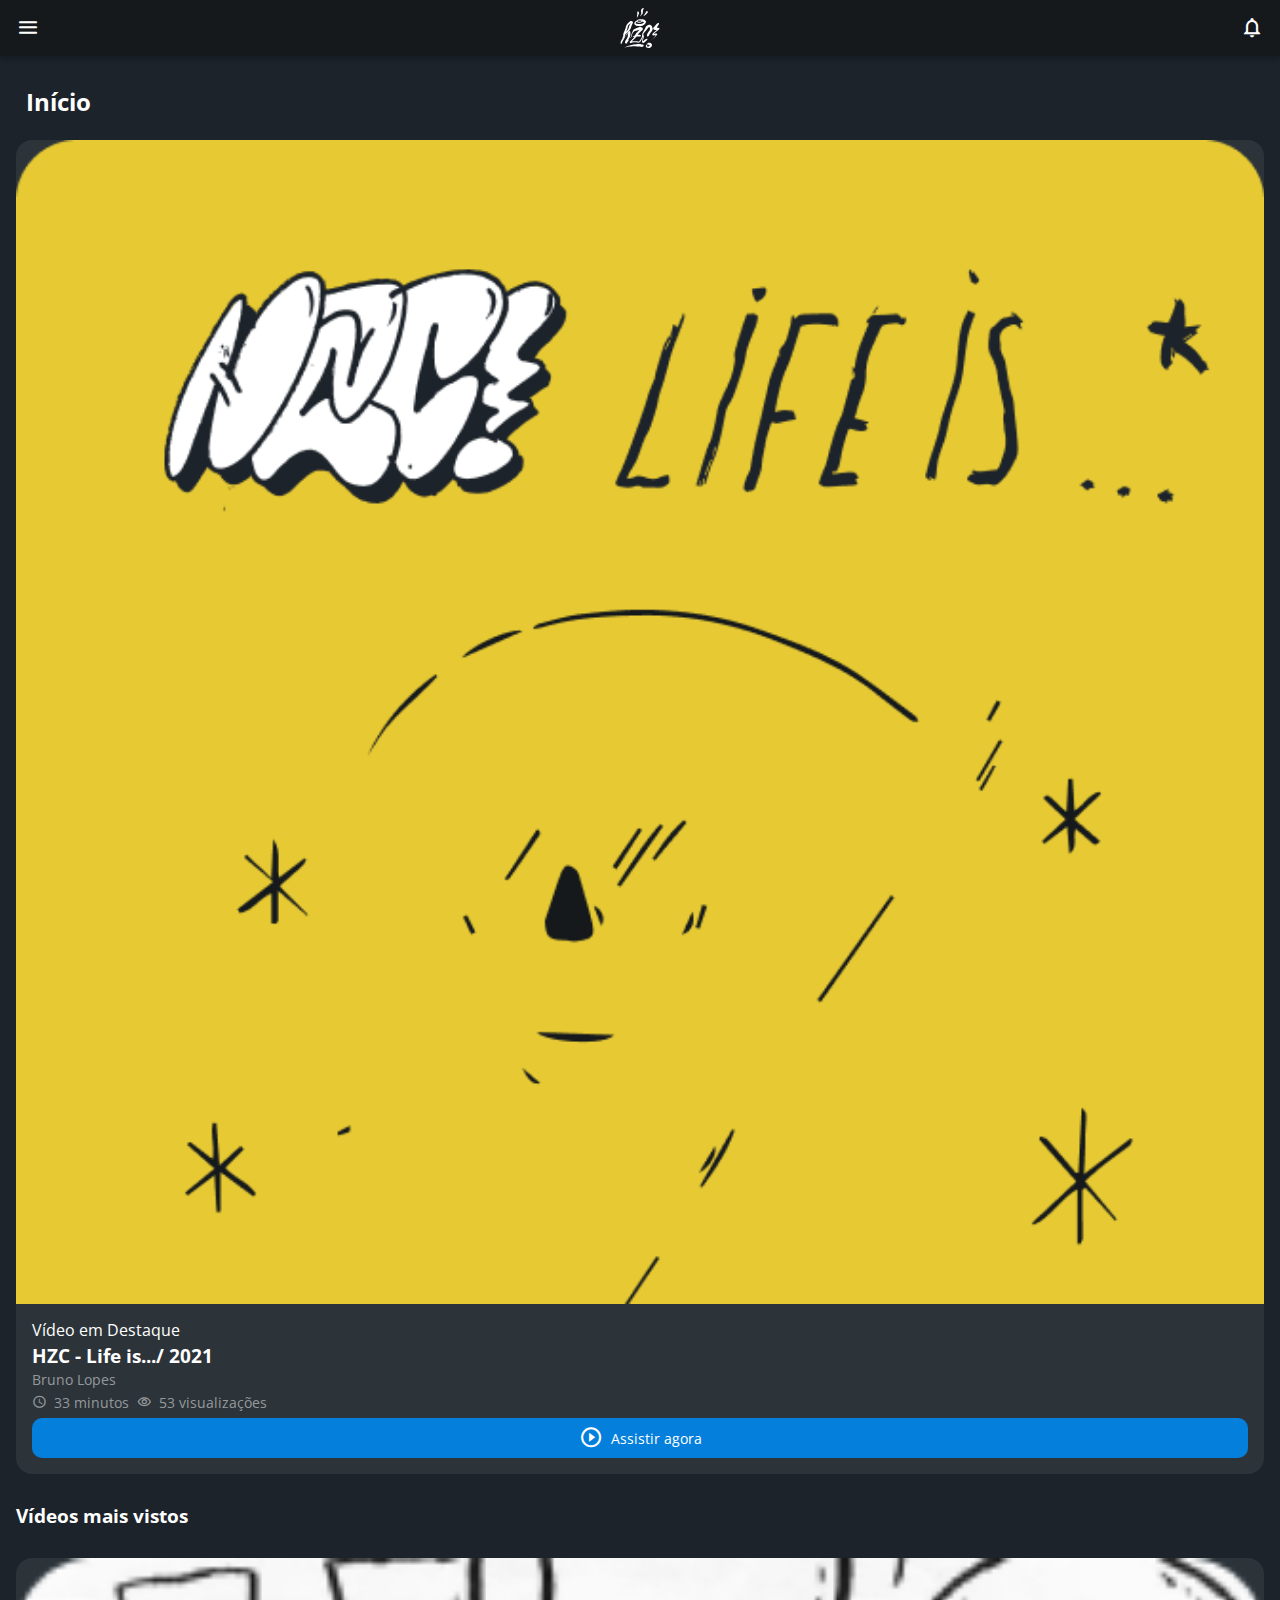
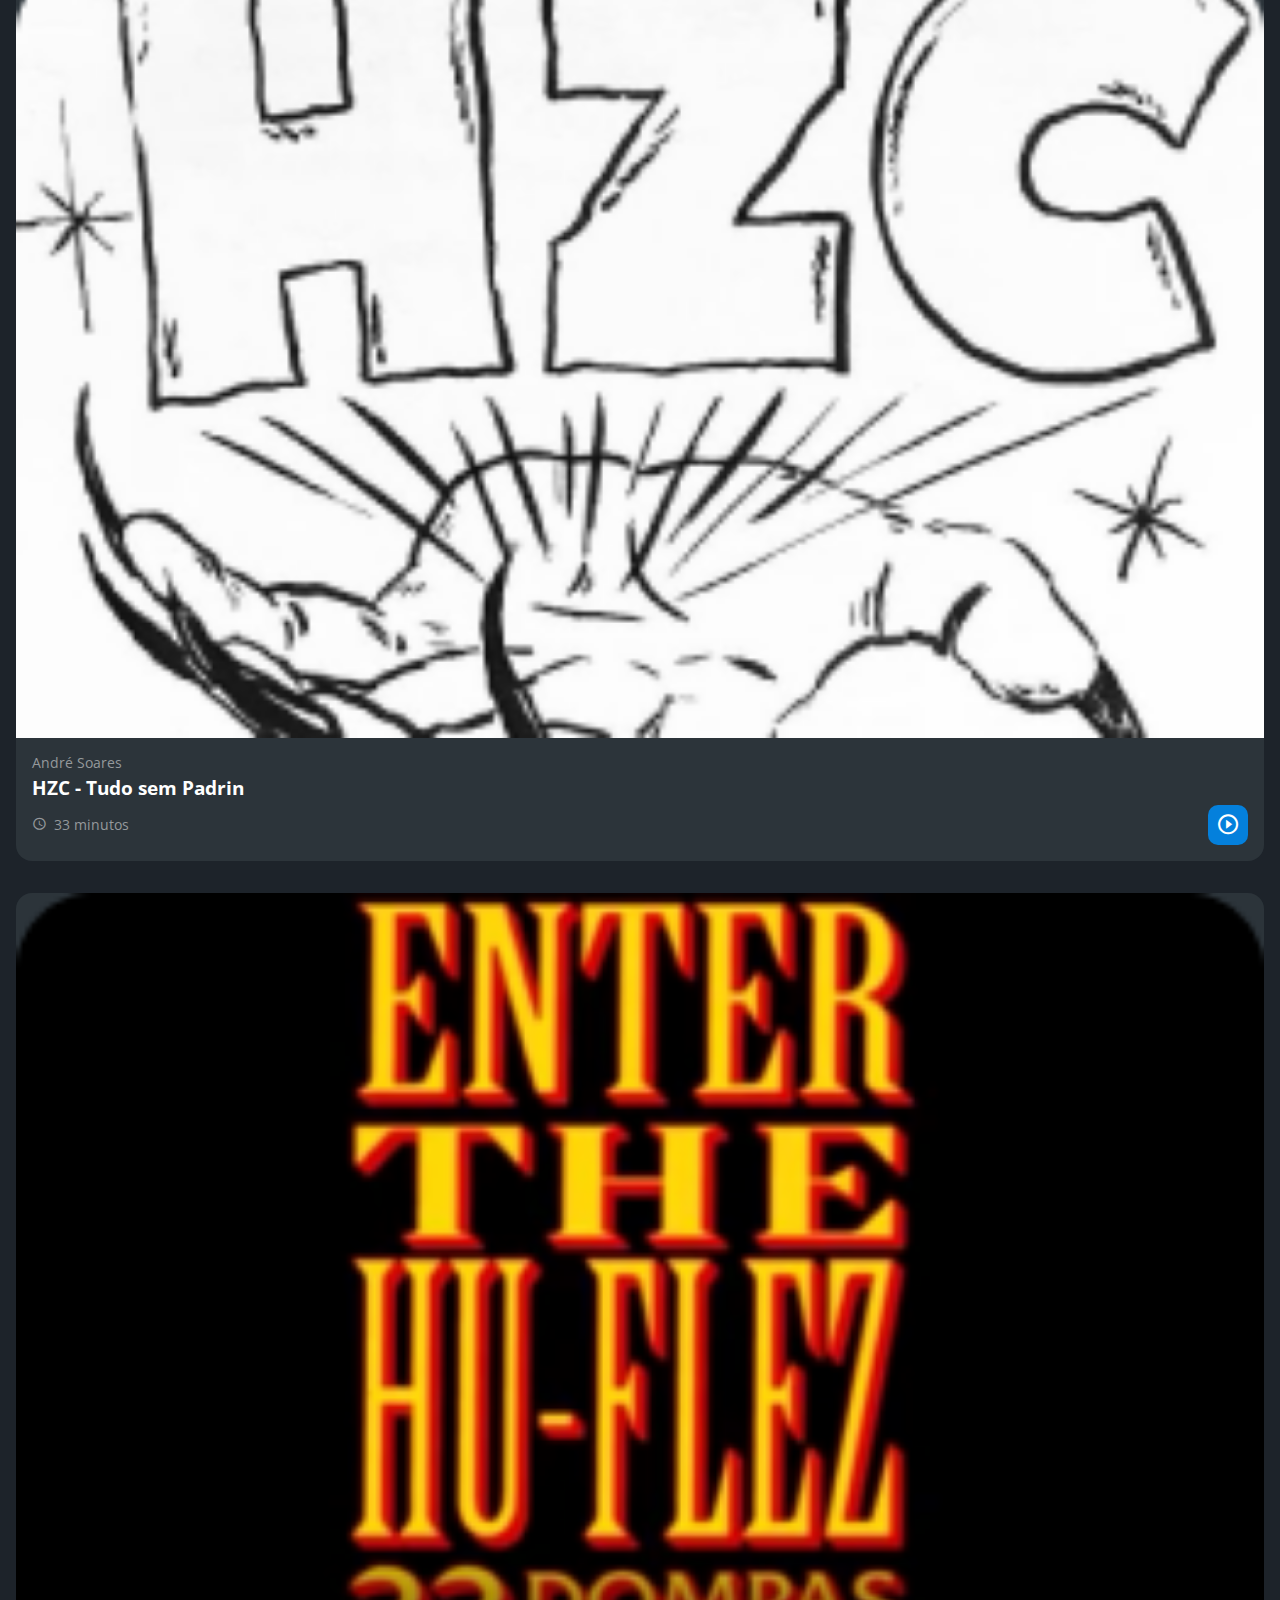
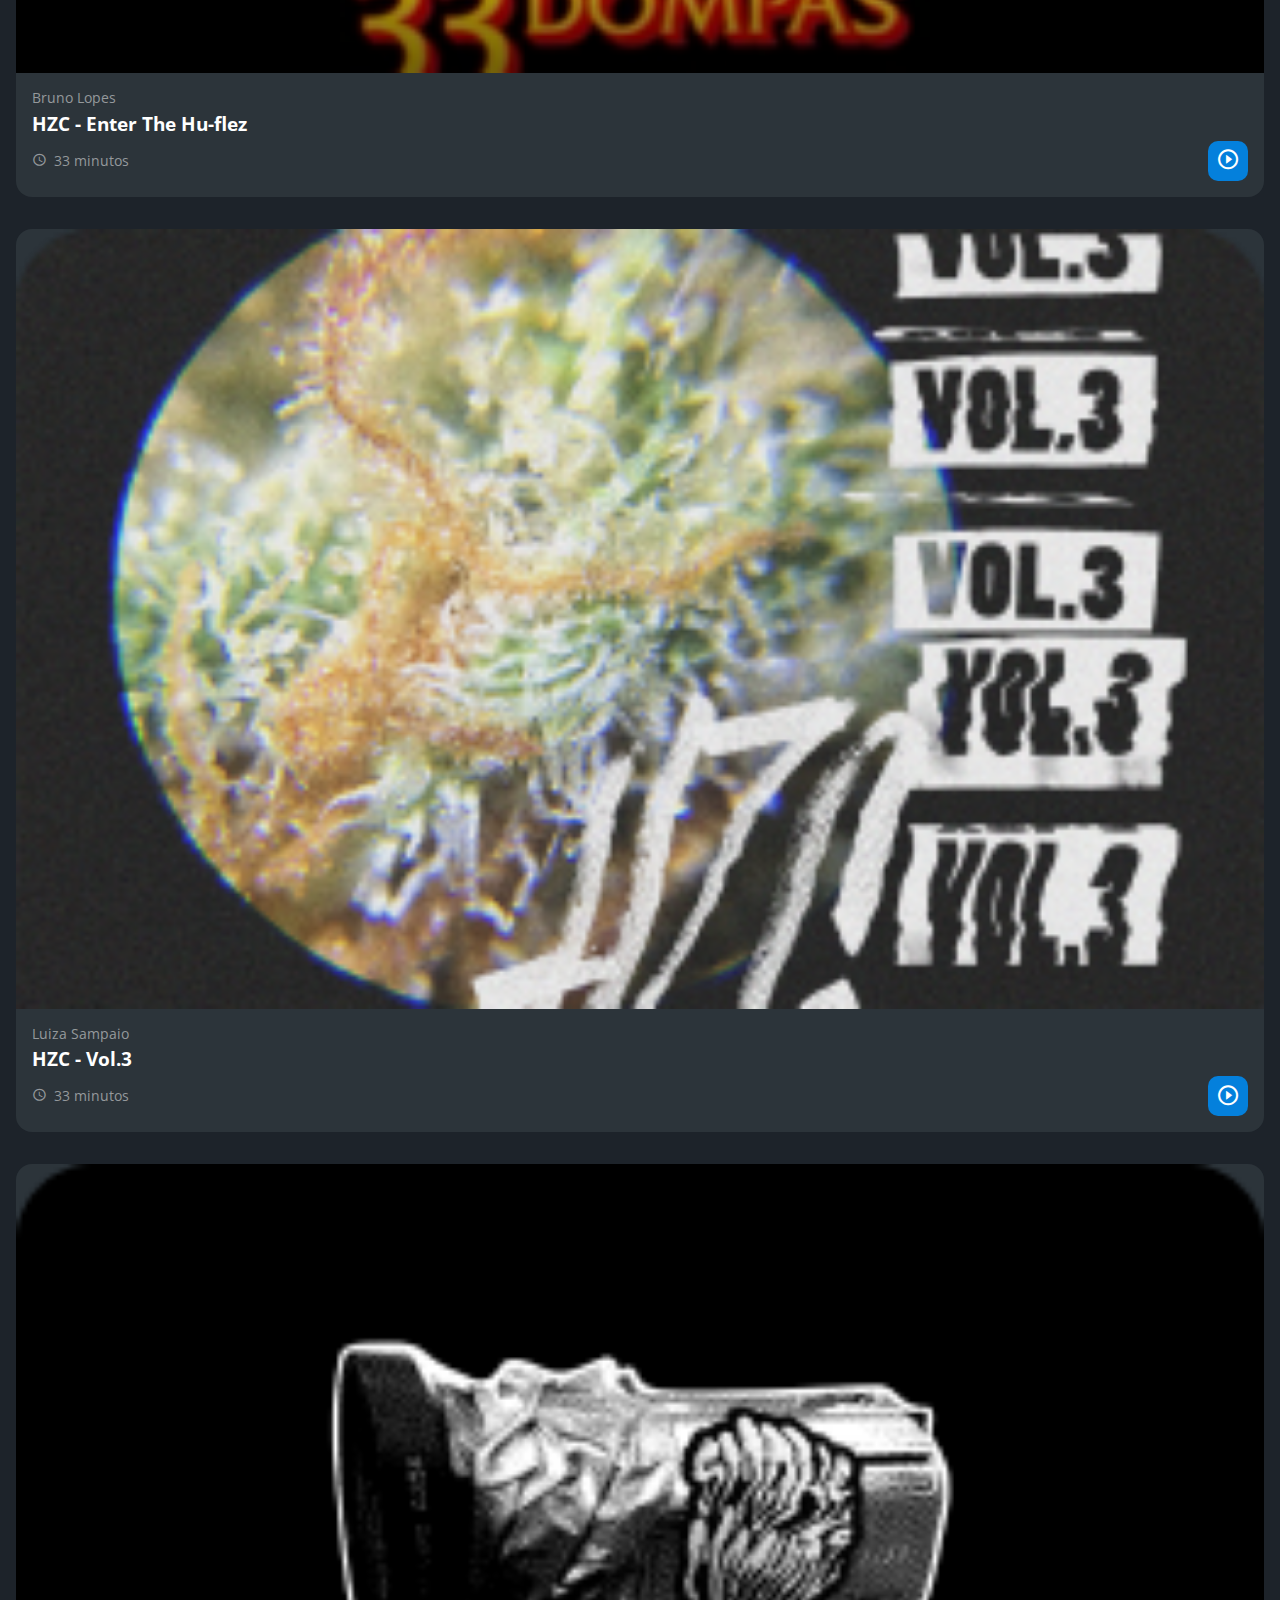
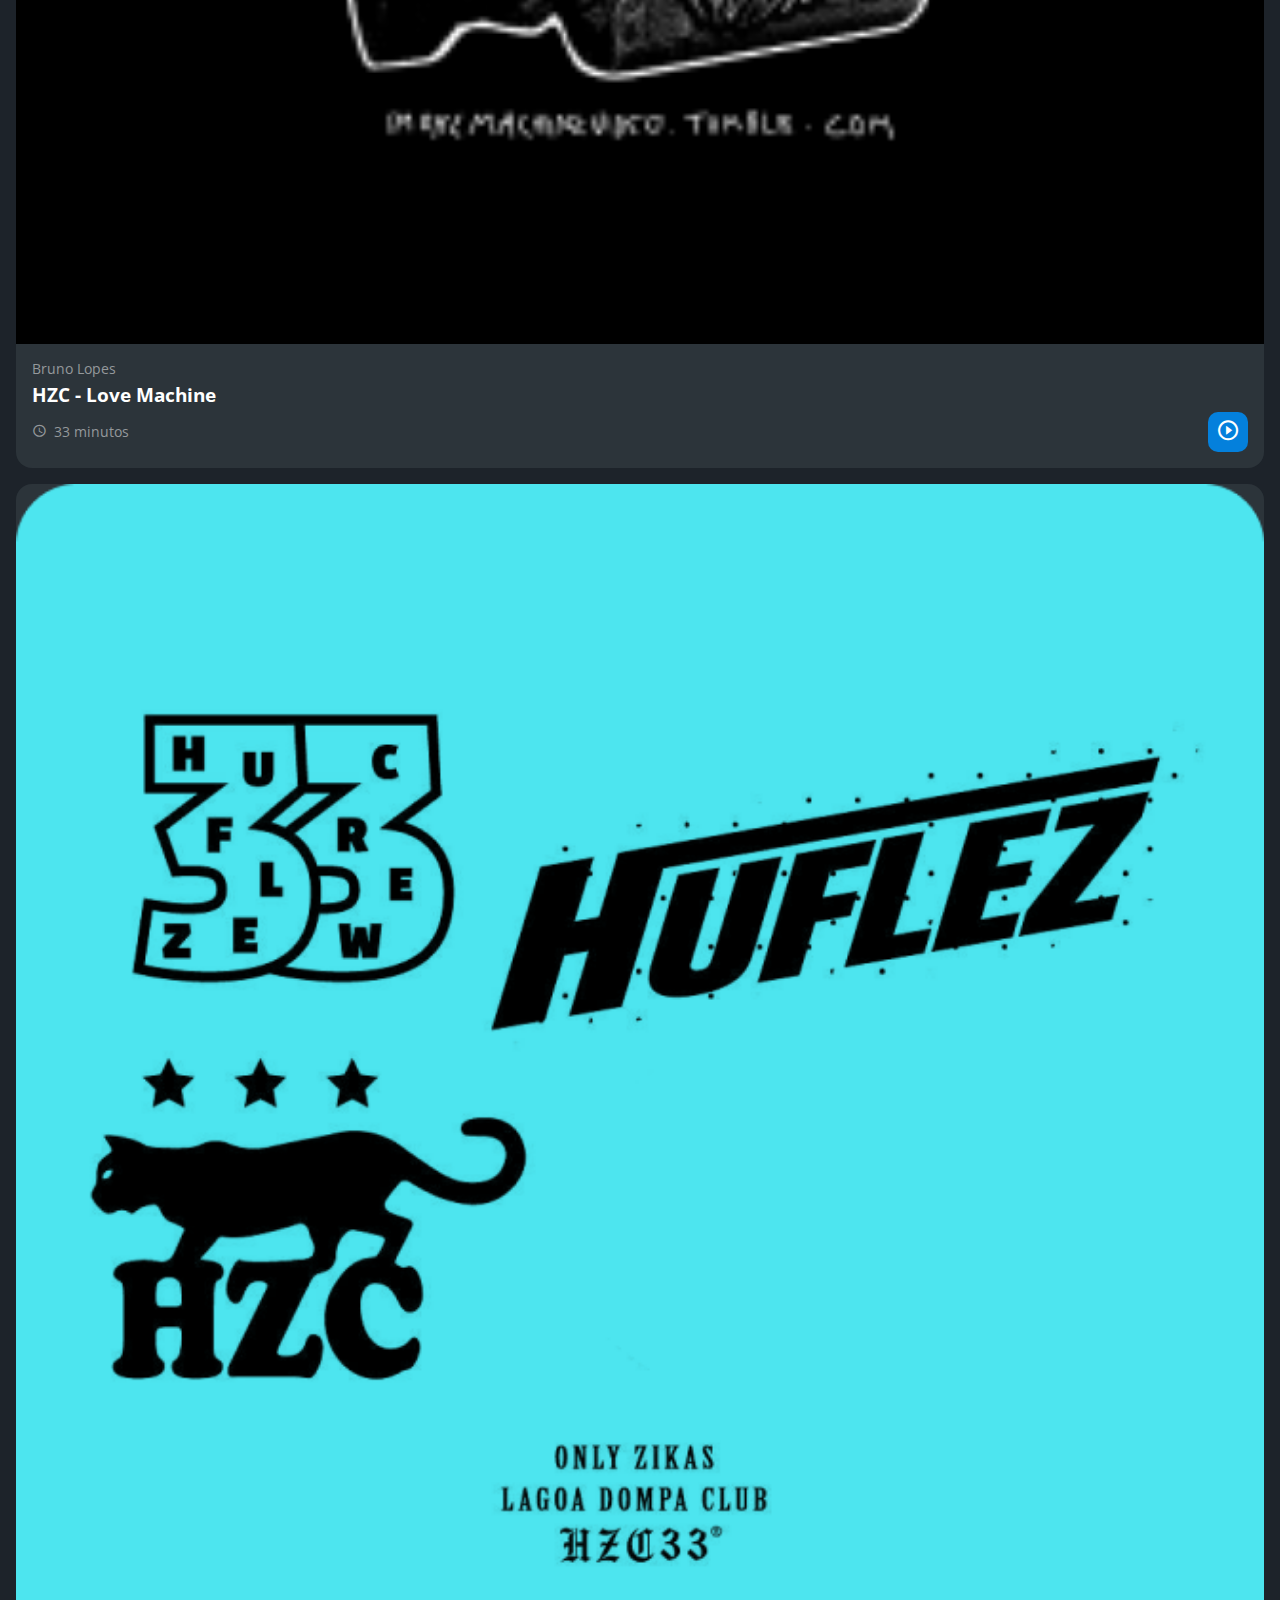
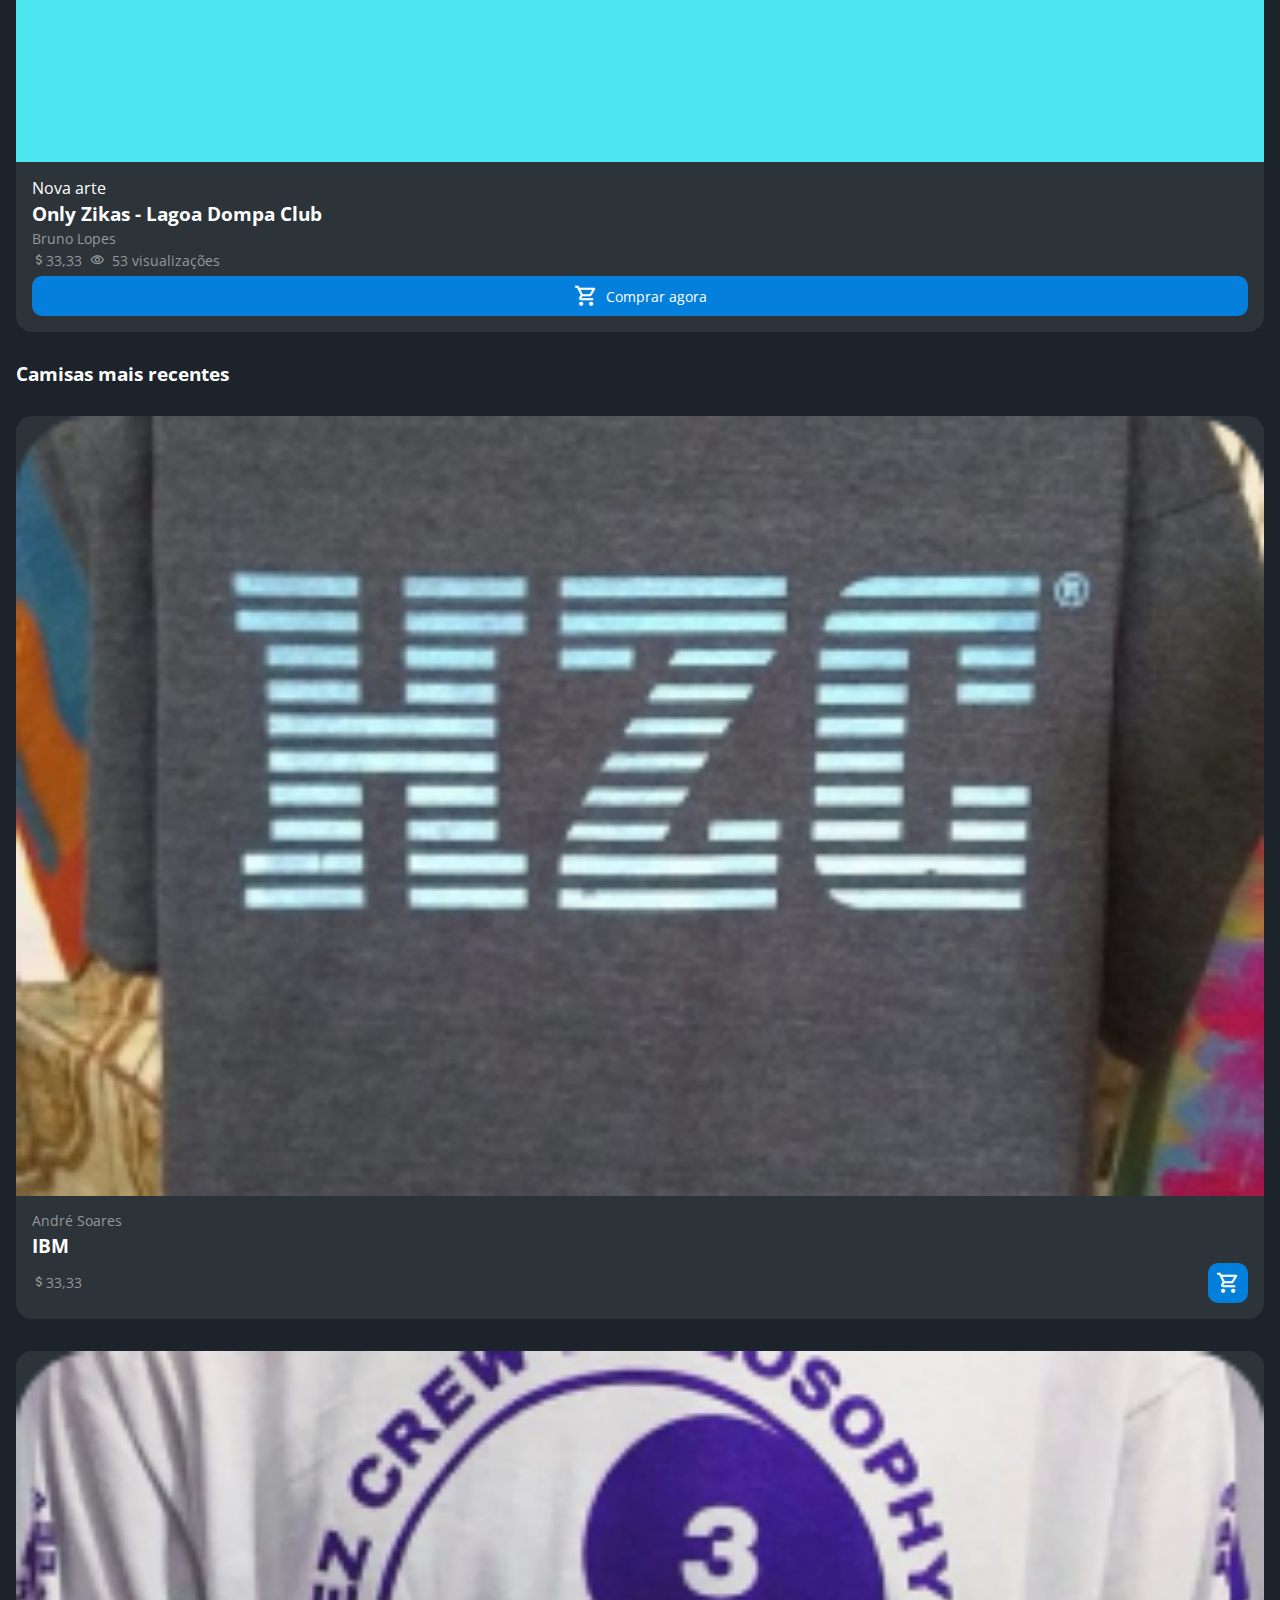
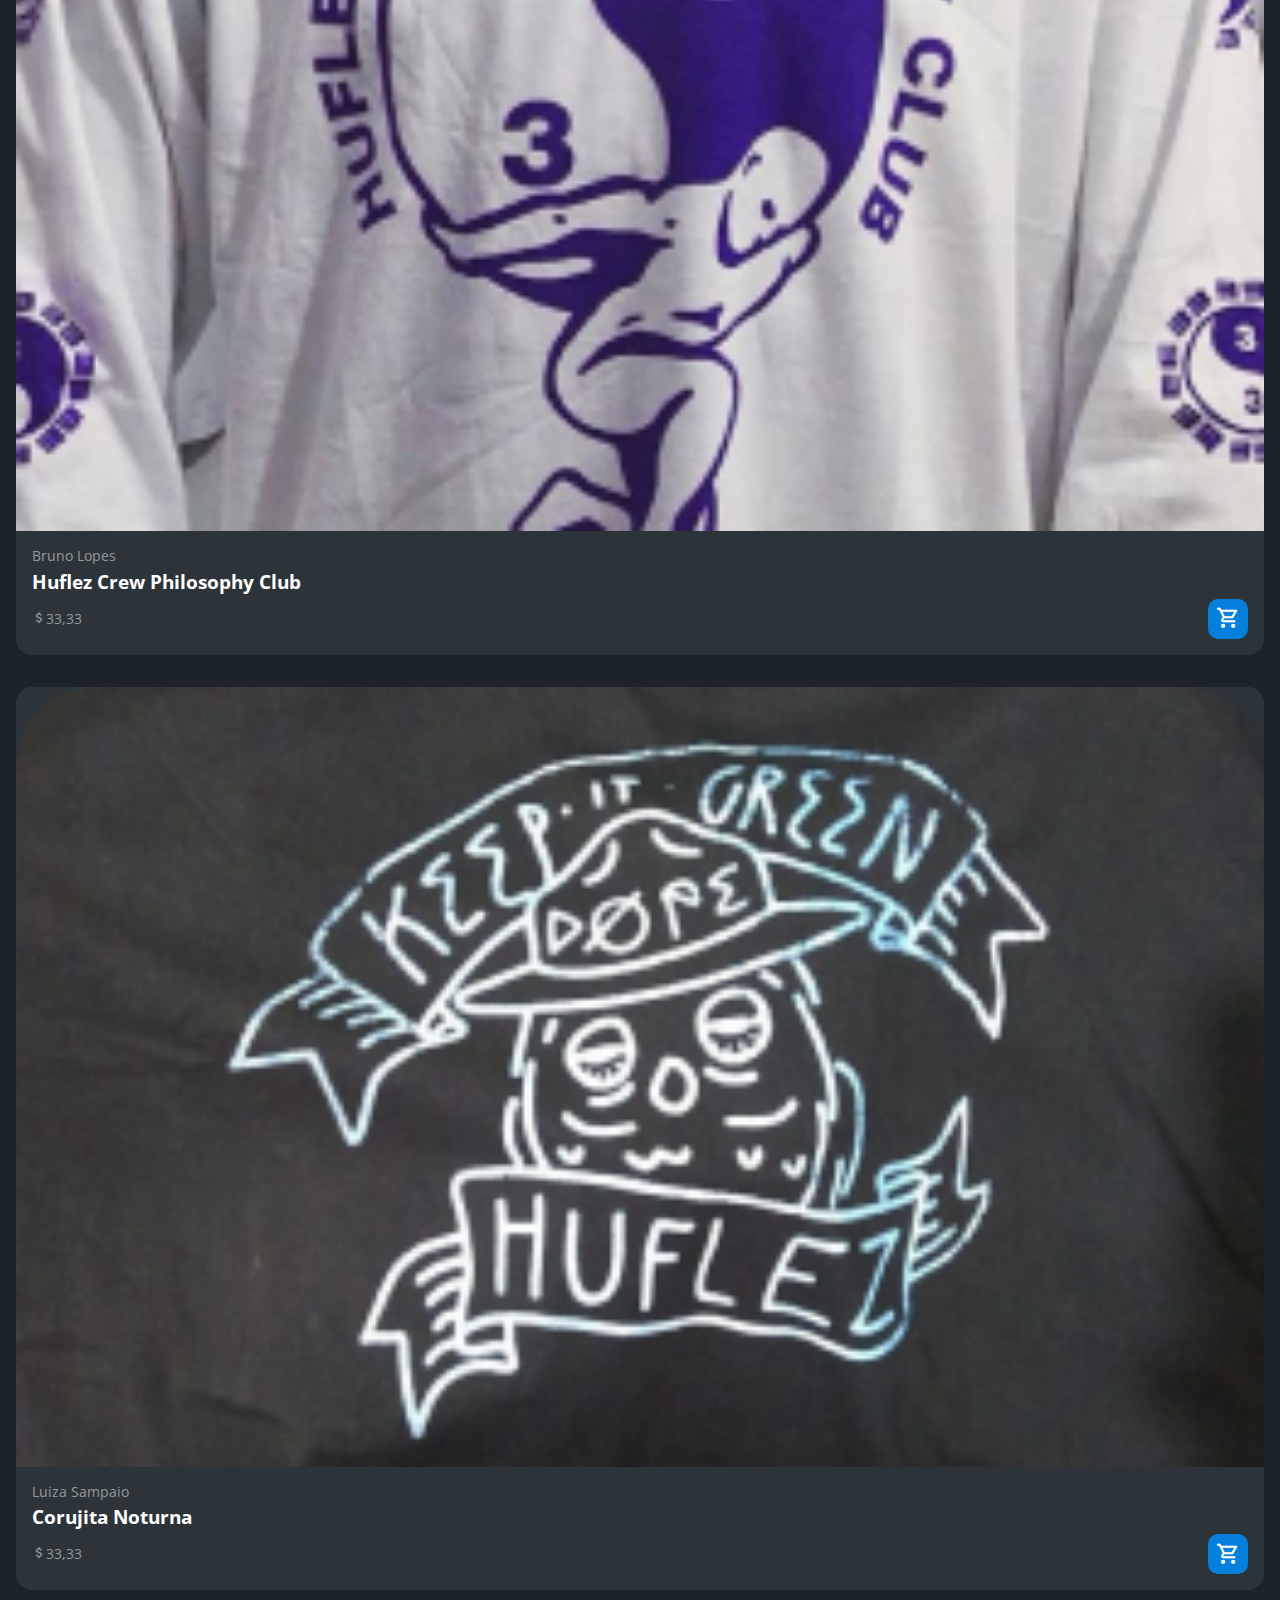
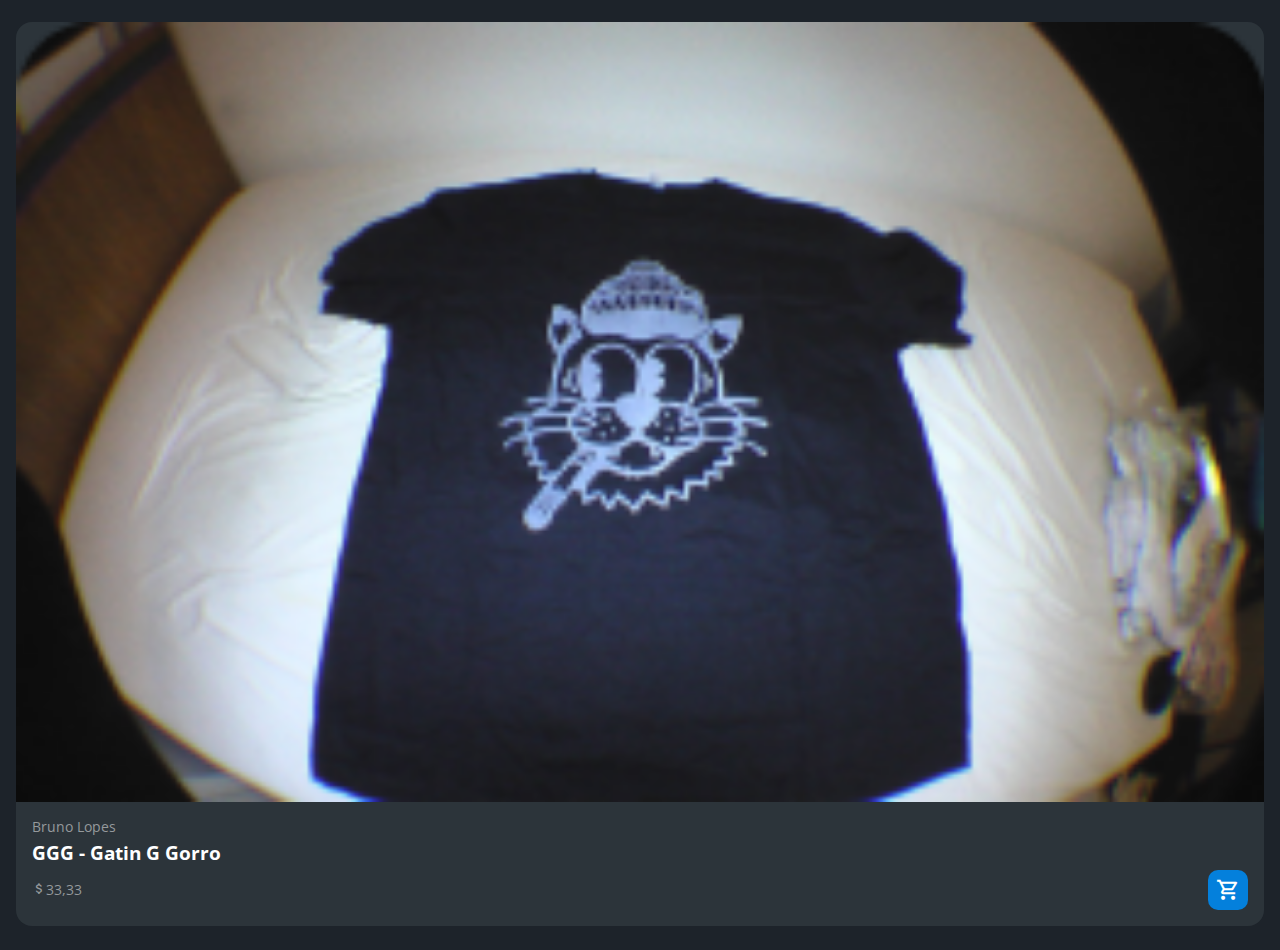
==== commit 49597655: "Finalizando a página de vídeos" ====
--- a/index.html
+++ b/index.html
@@ -17,12 +17,12 @@
     <img src="assets/img/logo.svg" alt="Logotipo HZC" class="cabecalho__logo">
     <p class="cabecalho__perfil">Bruno Lopes</p>
     <button class="cabecalho__notificacao" aria-label="Notificação"><i></i></button>
-  </header> 
+  </header>
 
   <nav class="menu-lateral">
     <img src="assets/img/logo.svg" alt="Logotipo da HZC" class="menu-lateral__logo">
     <a href="index.html" class="menu-lateral__link menu-lateral__link--inicio menu-lateral__link--ativo">Inicio</a>
-    <a href="#" class="menu-lateral__link menu-lateral__link--videos">Vídeos</a>
+    <a href="videos.html" class="menu-lateral__link menu-lateral__link--videos">Vídeos</a>
     <a href="picos.html" class="menu-lateral__link menu-lateral__link--picos">Picos</a>
     <a href="#" class="menu-lateral__link menu-lateral__link--integrantes">Integrantes</a>
     <a href="#" class="menu-lateral__link menu-lateral__link--camisas">Camisas</a>
--- a/assets/css/style.css
+++ b/assets/css/style.css
@@ -228,7 +228,7 @@
 
 .secao {
   display: grid;
-  gap: 1rem;
+  gap: 2rem;
 }
 
 .cartao__img--itau {
@@ -281,7 +281,6 @@
     background-color: #1D232A;
     display: grid;
     column-gap: 32px;
-    grid-column: 2;
     grid-template-columns: 1fr auto;
     padding: 16px 60px;
     height: 80px;
@@ -426,6 +425,6 @@
 
   .titulo-secao {
     grid-column: span 4;
-  }
-
+    padding-top: 1rem;
+  }
 }